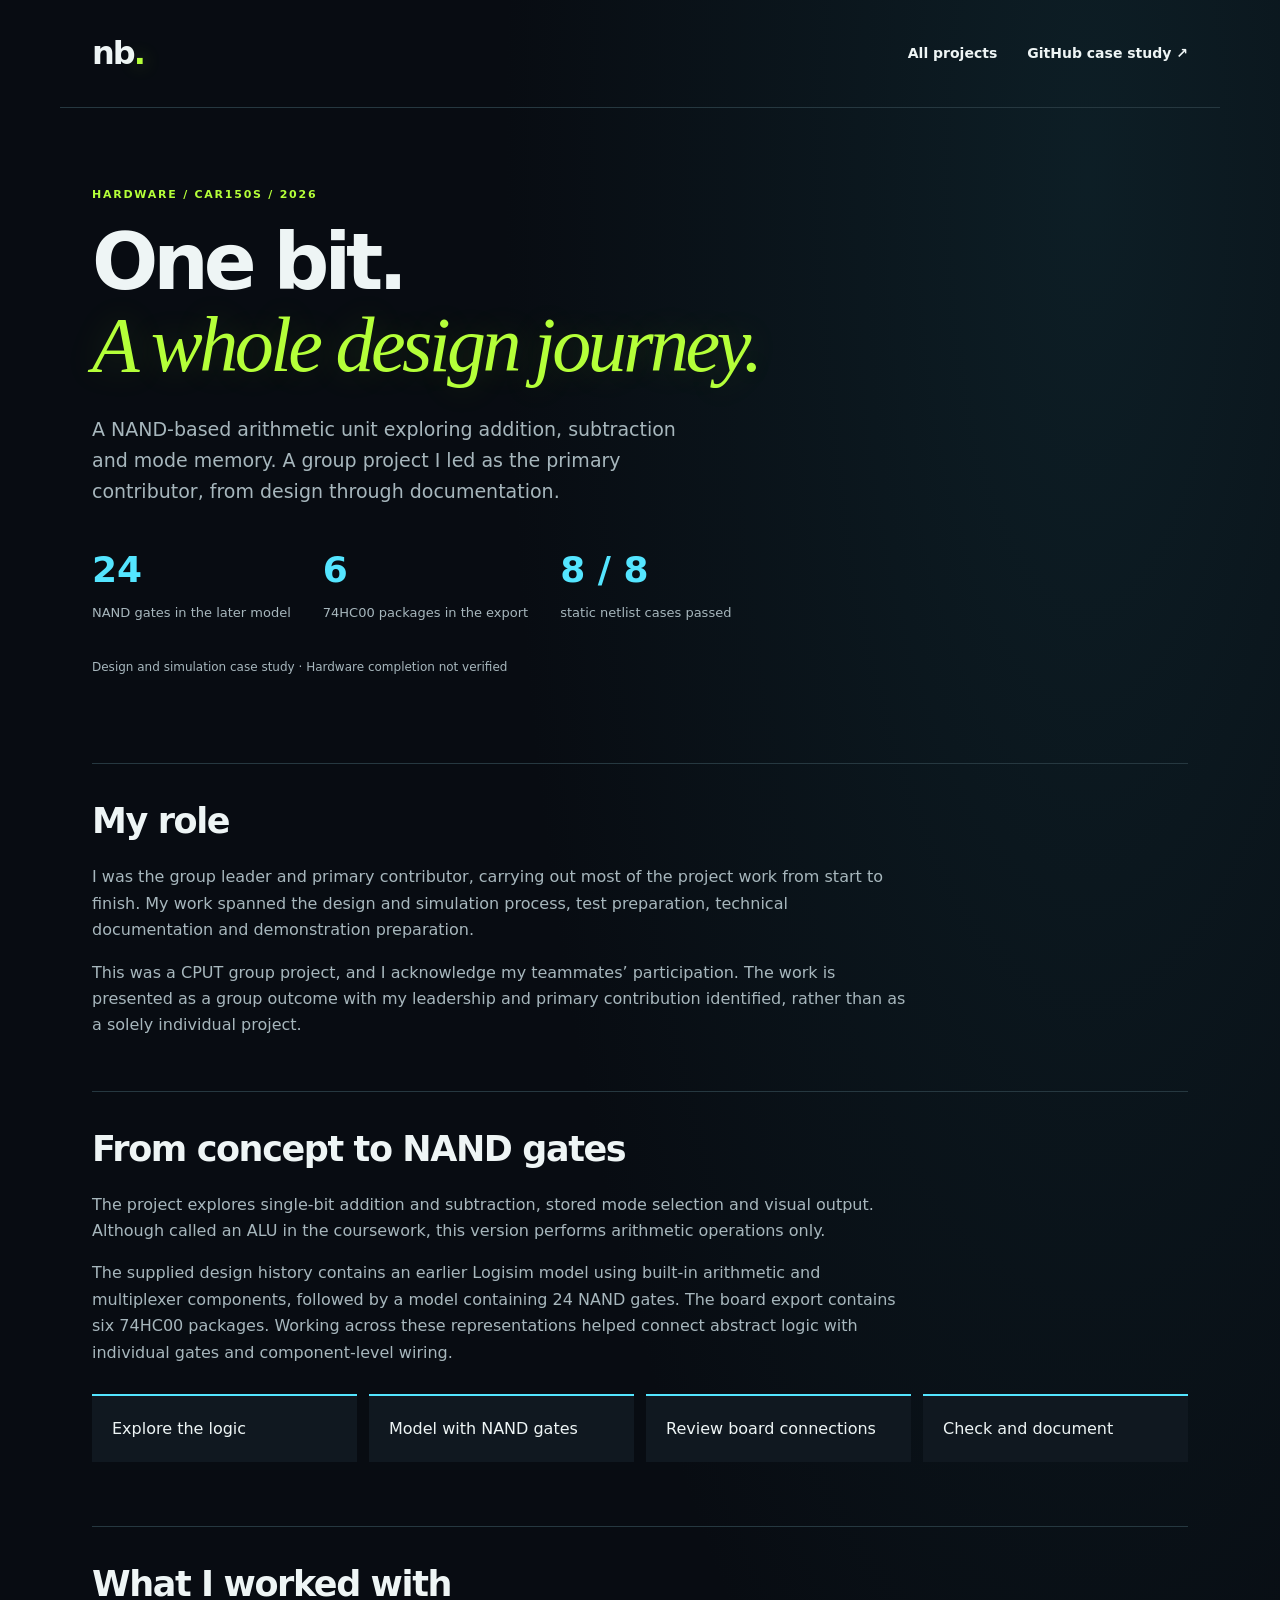
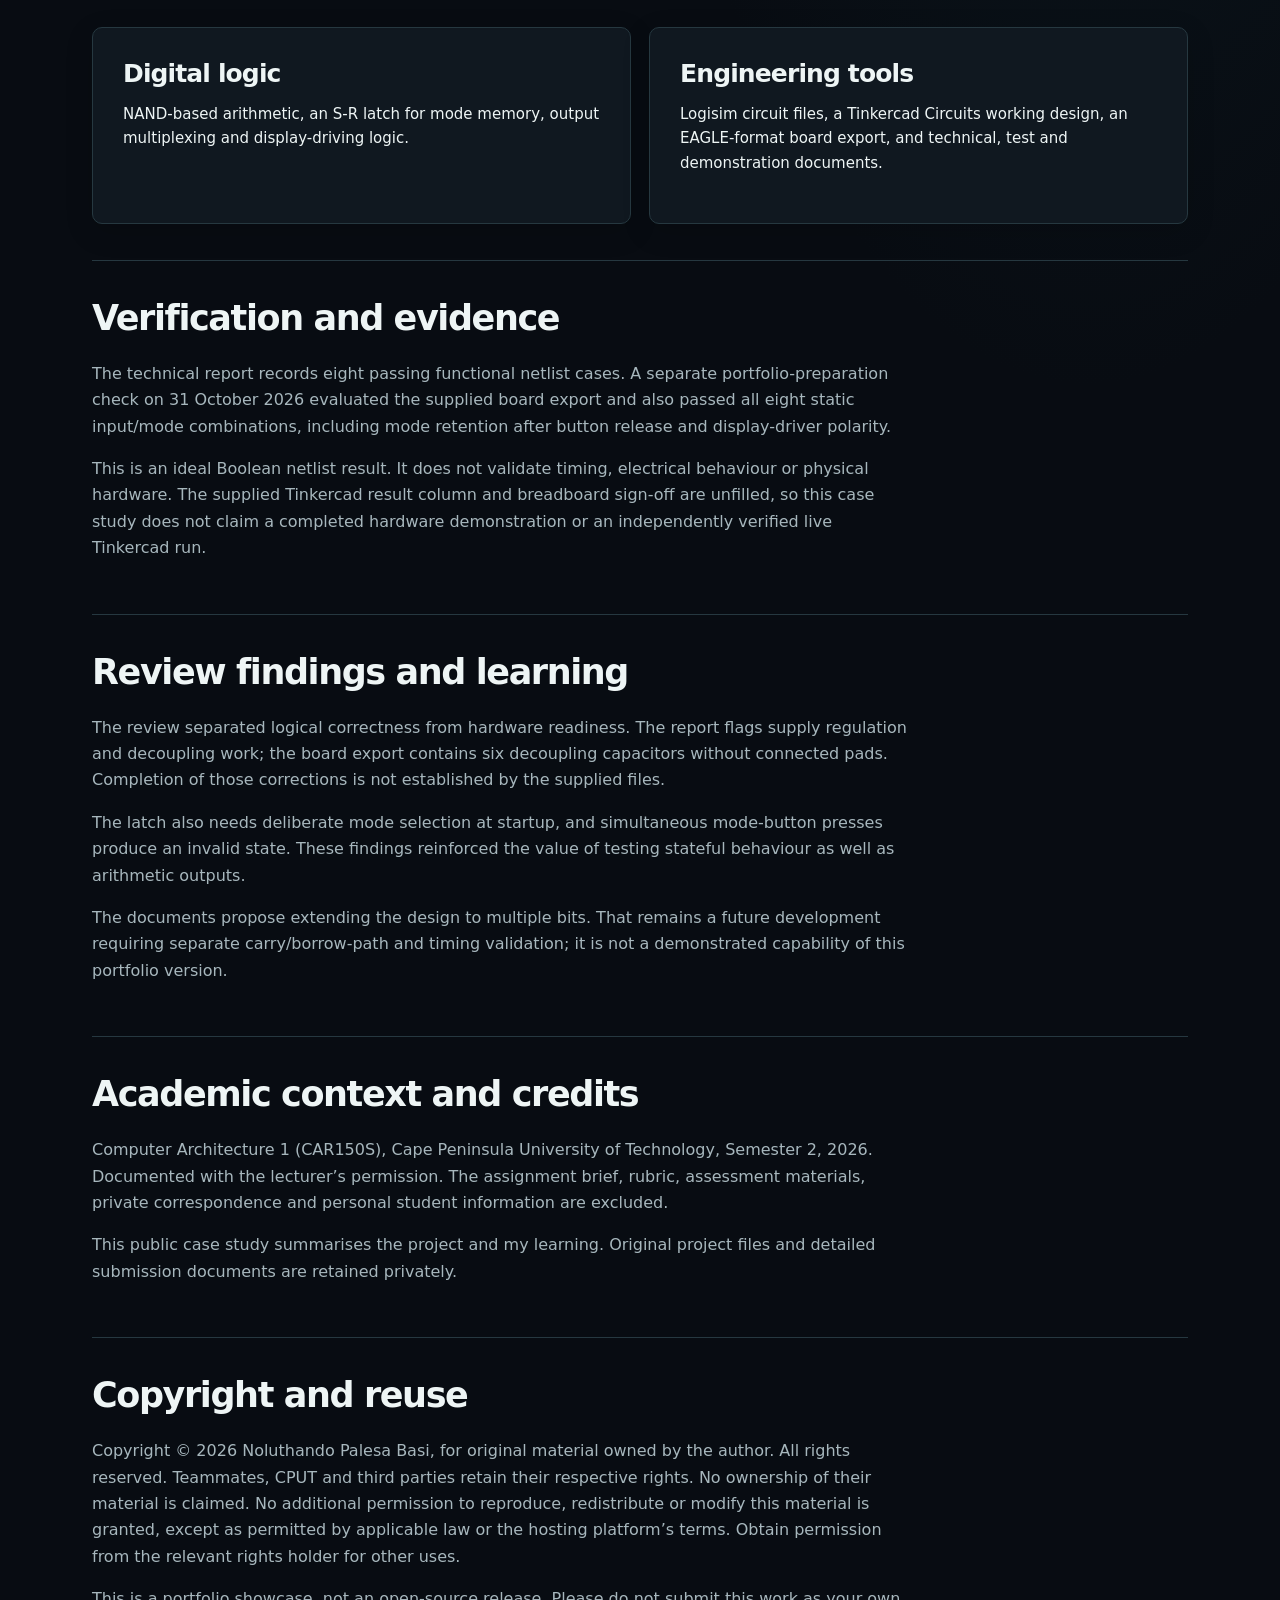
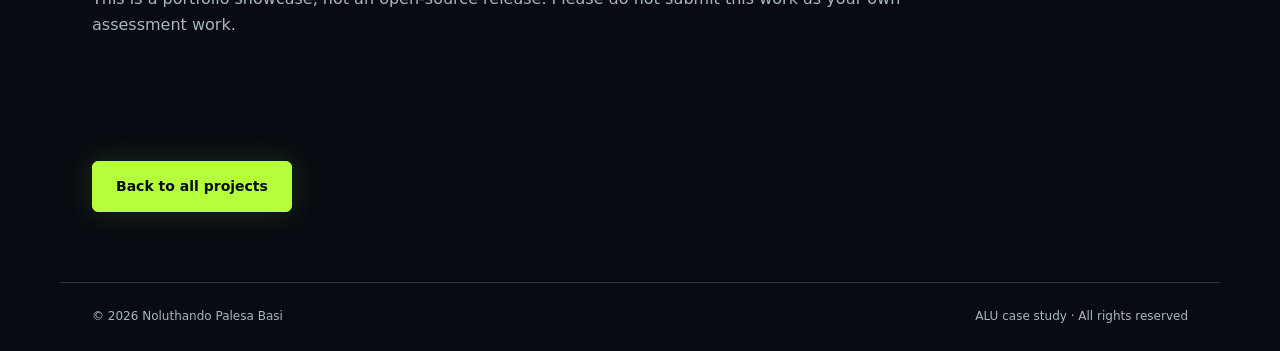
==== alu.html @ a2c277c3 "Add ALU coursework case study with attribution and reserved rights" ====
<!doctype html>
<html lang="en"><head><meta charset="utf-8"><meta name="viewport" content="width=device-width, initial-scale=1">
<title>1-bit NAND ALU | Noluthando Basi</title><meta name="description" content="A CAR150S group project led by Noluthando Basi: NAND logic, simulation, netlist verification and engineering documentation.">
<link rel="stylesheet" href="styles.css?v=neon-1"><link rel="canonical" href="https://zulubarbie.github.io/alu.html">
<style>.case-section{padding:36px 0;border-top:1px solid var(--line)}.case-section>p{max-width:820px;color:var(--muted)}.case-section h2{margin-bottom:22px}.stats{display:flex;flex-wrap:wrap;gap:32px;margin:32px 0}.stats strong{display:block;font-size:36px;color:var(--cyan)}.stats span{color:var(--muted);font-size:13px}.flow{display:grid;grid-template-columns:repeat(4,1fr);gap:12px;margin:28px 0}.flow span{padding:20px;border-top:2px solid var(--cyan);background:#101820}.intro{max-width:950px}.intro h1{font-size:clamp(42px,7vw,78px)}nav{flex-wrap:wrap}.masthead{gap:20px}@media(max-width:640px){.flow{grid-template-columns:1fr 1fr}nav{font-size:12px;gap:12px}.stats{gap:22px}}</style></head>
<body><a class="skip-link" href="#case-study">Skip to case study</a><header class="wrap masthead"><a class="wordmark" href="./" aria-label="Noluthando Basi, home">nb<span>.</span></a><nav aria-label="Main navigation"><a href="./#projects">All projects</a><a href="https://github.com/ZuluBarbie/zulubarbie.github.io/blob/main/projects/alu/README.md">GitHub case study ↗</a></nav></header>
<main class="wrap" id="case-study"><section class="intro"><p class="eyebrow">HARDWARE / CAR150S / 2026</p><h1>One bit.<br><em>A whole design journey.</em></h1><p class="lead">A NAND-based arithmetic unit exploring addition, subtraction and mode memory. A group project I led as the primary contributor, from design through documentation.</p><div class="stats"><div><strong>24</strong><span>NAND gates in the later model</span></div><div><strong>6</strong><span>74HC00 packages in the export</span></div><div><strong>8 / 8</strong><span>static netlist cases passed</span></div></div><p class="intro-note">Design and simulation case study · Hardware completion not verified</p></section><section class="case-section"><h2>My role</h2><p>I was the group leader and primary contributor, carrying out most of the project work from start to finish. My work spanned the design and simulation process, test preparation, technical documentation and demonstration preparation.</p><p>This was a CPUT group project, and I acknowledge my teammates’ participation. The work is presented as a group outcome with my leadership and primary contribution identified, rather than as a solely individual project.</p></section>
<section class="case-section"><h2>From concept to NAND gates</h2><p>The project explores single-bit addition and subtraction, stored mode selection and visual output. Although called an ALU in the coursework, this version performs arithmetic operations only.</p><p>The supplied design history contains an earlier Logisim model using built-in arithmetic and multiplexer components, followed by a model containing 24 NAND gates. The board export contains six 74HC00 packages. Working across these representations helped connect abstract logic with individual gates and component-level wiring.</p><div class="flow" aria-label="Design process"><span>Explore the logic</span><span>Model with NAND gates</span><span>Review board connections</span><span>Check and document</span></div></section>
<section class="case-section"><h2>What I worked with</h2><div class="project-grid"><article class="card"><h3>Digital logic</h3><p>NAND-based arithmetic, an S-R latch for mode memory, output multiplexing and display-driving logic.</p></article><article class="card"><h3>Engineering tools</h3><p>Logisim circuit files, a Tinkercad Circuits working design, an EAGLE-format board export, and technical, test and demonstration documents.</p></article></div></section>
<section class="case-section"><h2>Verification and evidence</h2><p>The technical report records eight passing functional netlist cases. A separate portfolio-preparation check on 31 October 2026 evaluated the supplied board export and also passed all eight static input/mode combinations, including mode retention after button release and display-driver polarity.</p><p>This is an ideal Boolean netlist result. It does not validate timing, electrical behaviour or physical hardware. The supplied Tinkercad result column and breadboard sign-off are unfilled, so this case study does not claim a completed hardware demonstration or an independently verified live Tinkercad run.</p></section>
<section class="case-section"><h2>Review findings and learning</h2><p>The review separated logical correctness from hardware readiness. The report flags supply regulation and decoupling work; the board export contains six decoupling capacitors without connected pads. Completion of those corrections is not established by the supplied files.</p><p>The latch also needs deliberate mode selection at startup, and simultaneous mode-button presses produce an invalid state. These findings reinforced the value of testing stateful behaviour as well as arithmetic outputs.</p><p>The documents propose extending the design to multiple bits. That remains a future development requiring separate carry/borrow-path and timing validation; it is not a demonstrated capability of this portfolio version.</p></section>
<section class="case-section"><h2>Academic context and credits</h2><p>Computer Architecture 1 (CAR150S), Cape Peninsula University of Technology, Semester 2, 2026. Documented with the lecturer’s permission. The assignment brief, rubric, assessment materials, private correspondence and personal student information are excluded.</p><p>This public case study summarises the project and my learning. Original project files and detailed submission documents are retained privately.</p></section>
<section class="case-section"><h2>Copyright and reuse</h2><p>Copyright © 2026 Noluthando Palesa Basi, for original material owned by the author. All rights reserved. Teammates, CPUT and third parties retain their respective rights. No ownership of their material is claimed. No additional permission to reproduce, redistribute or modify this material is granted, except as permitted by applicable law or the hosting platform’s terms. Obtain permission from the relevant rights holder for other uses.</p><p>This is a portfolio showcase, not an open-source release. Please do not submit this work as your own assessment work.</p></section><section class="contact"><a class="button" href="./#projects">Back to all projects</a></section></main><footer class="wrap"><span>© 2026 Noluthando Palesa Basi</span><span>ALU case study · All rights reserved</span></footer></body></html>
---- styles.css ----
:root{color-scheme:dark;--ink:#eef5f5;--muted:#a7b7bd;--paper:#080c12;--line:#263840;--accent:#b4ff39;--cyan:#54e5ff}
*{box-sizing:border-box}
html{scroll-behavior:smooth;scroll-padding-top:2rem}
body{margin:0;background:var(--paper);color:var(--ink);font-family:system-ui,-apple-system,BlinkMacSystemFont,"Segoe UI",sans-serif;line-height:1.65}
a{color:inherit;text-underline-offset:.25em}a:hover{text-decoration-thickness:2px}a:focus-visible{outline:3px solid #927022;outline-offset:5px;border-radius:2px}
.wrap{max-width:1160px;margin:auto;padding-inline:32px}
.masthead{display:flex;justify-content:space-between;align-items:center;padding-block:27px;border-bottom:1px solid var(--line)}
.wordmark{font-size:32px;font-weight:800;letter-spacing:-2px;text-decoration:none}.wordmark span{color:#648947}
nav{display:flex;gap:30px;font-size:14px;font-weight:650}nav a{text-decoration:none}
.skip-link{position:absolute;left:16px;top:-100px;padding:12px;background:white;z-index:2}.skip-link:focus{top:12px}
.intro{padding-block:78px 74px;max-width:810px}.eyebrow{font-size:11px;font-weight:750;letter-spacing:.16em;margin:0 0 18px}
h1{font-size:clamp(42px,7.5vw,88px);letter-spacing:-.065em;line-height:1.05;font-weight:650;margin:0 0 28px}h1 em{font-family:Georgia,serif;font-weight:400;letter-spacing:-.045em}
.lead{font-size:19px;max-width:610px;color:var(--muted);margin-bottom:29px}
.button{display:inline-flex;align-items:center;gap:30px;padding:13px 23px;border-radius:6px;background:var(--ink);color:white;font-size:14px;font-weight:650;text-decoration:none}.button:hover{background:#28564c}
.intro-note{font-size:12px;color:var(--muted);margin-top:22px}
.section-heading{display:flex;align-items:end;justify-content:space-between;gap:24px;border-top:1px solid var(--line);padding-top:35px;margin-bottom:26px}
h2{font-size:clamp(26px,3vw,35px);line-height:1.2;letter-spacing:-.04em;font-weight:600;margin:0}.section-heading .eyebrow{margin-bottom:12px}.section-heading>p{font-size:13px;color:var(--muted);margin:0}
.project-grid{display:grid;grid-template-columns:repeat(2,minmax(0,1fr));gap:18px}
.card{padding:30px;border:1px solid var(--line);border-radius:10px;background:#fffef8;display:flex;flex-direction:column;align-items:start}.card.featured{grid-column:1/-1;background:var(--ink);color:#f8f9ef}
.card-top{display:flex;align-items:center;justify-content:space-between;gap:20px;width:100%;margin-bottom:35px}.number{font-family:Georgia,serif;font-size:25px;color:var(--muted)}
.tag{font-size:10px;letter-spacing:.1em;font-weight:650;padding:5px 10px;border:1px solid var(--line);border-radius:30px}.featured .number,.featured .detail{color:#c0d4ca}.featured .tag{border-color:#4c7165;color:#cfe6ba}
.card h3{font-size:25px;font-weight:600;line-height:1.25;letter-spacing:-.035em;margin:0 0 12px}.card p{margin:0 0 17px;max-width:740px;font-size:15px}
.card .subtitle{font-size:12px;letter-spacing:.02em;margin-top:-6px;color:var(--muted)}.featured .subtitle{color:#c0d4ca}
.card .detail{font-size:12px;color:var(--muted);margin-bottom:24px}.featured .detail{color:#c0d4ca}
.card>a{font-weight:700;font-size:13px;margin-top:auto;display:flex;gap:20px;align-items:center}.featured>a{color:var(--accent)}
.contact{padding-block:70px}.contact-links{display:flex;gap:30px;margin-top:25px;font-weight:650;font-size:14px}
footer{display:flex;justify-content:space-between;gap:20px;border-top:1px solid var(--line);padding-block:24px;color:var(--muted);font-size:12px}
@media(max-width:640px){.wrap{padding-inline:22px}.masthead{padding-block:20px}.intro{padding-block:52px}.lead{font-size:17px}.section-heading{display:block}.section-heading>p{margin-top:18px}.project-grid{grid-template-columns:1fr}.card{padding:25px}.card.featured{grid-column:auto}.card-top{margin-bottom:26px}footer{flex-direction:column;gap:4px}.contact{padding-block:48px}}
@media(prefers-reduced-motion:reduce){html{scroll-behavior:auto}}
/* Neon accents on a dark canvas; body text stays neutral for readability. */
body{background:radial-gradient(ellipse at 85% 5%,#12303980,transparent 38%),var(--paper)}
::selection{background:var(--accent);color:#080c12}
a:focus-visible{outline-color:var(--cyan)}
.wordmark span,.eyebrow{color:var(--accent)}
.wordmark span{text-shadow:0 0 18px #b4ff3970}
nav a:hover,.contact-links a:hover{color:var(--accent)}
h1 em{color:var(--accent);text-shadow:0 0 36px #b4ff3926}
.button{background:var(--accent);color:#080c12;border:1px solid var(--accent);box-shadow:0 0 28px #b4ff3924}
.button:hover{background:#caff72;box-shadow:0 0 35px #b4ff3940}
.skip-link{background:var(--accent);color:#080c12}
.card{background:#101820;border-color:var(--line);box-shadow:0 8px 28px #00000026}
.card:hover{border-color:#518b92}
.card.featured{background:linear-gradient(120deg,#10272c,#101820 75%);color:var(--ink);border-color:#398491;box-shadow:inset 3px 0 var(--cyan),0 0 32px #54e5ff0d}
.number,.featured .number{color:var(--cyan)}
.tag,.featured .tag{border-color:#36565e;color:var(--cyan);background:#54e5ff08}
.card .subtitle,.featured .subtitle,.card .detail,.featured .detail{color:var(--muted)}
.card>a,.featured>a,.contact-links a{color:var(--cyan)}
.card>a:hover{color:var(--accent)}
footer{color:var(--muted)}
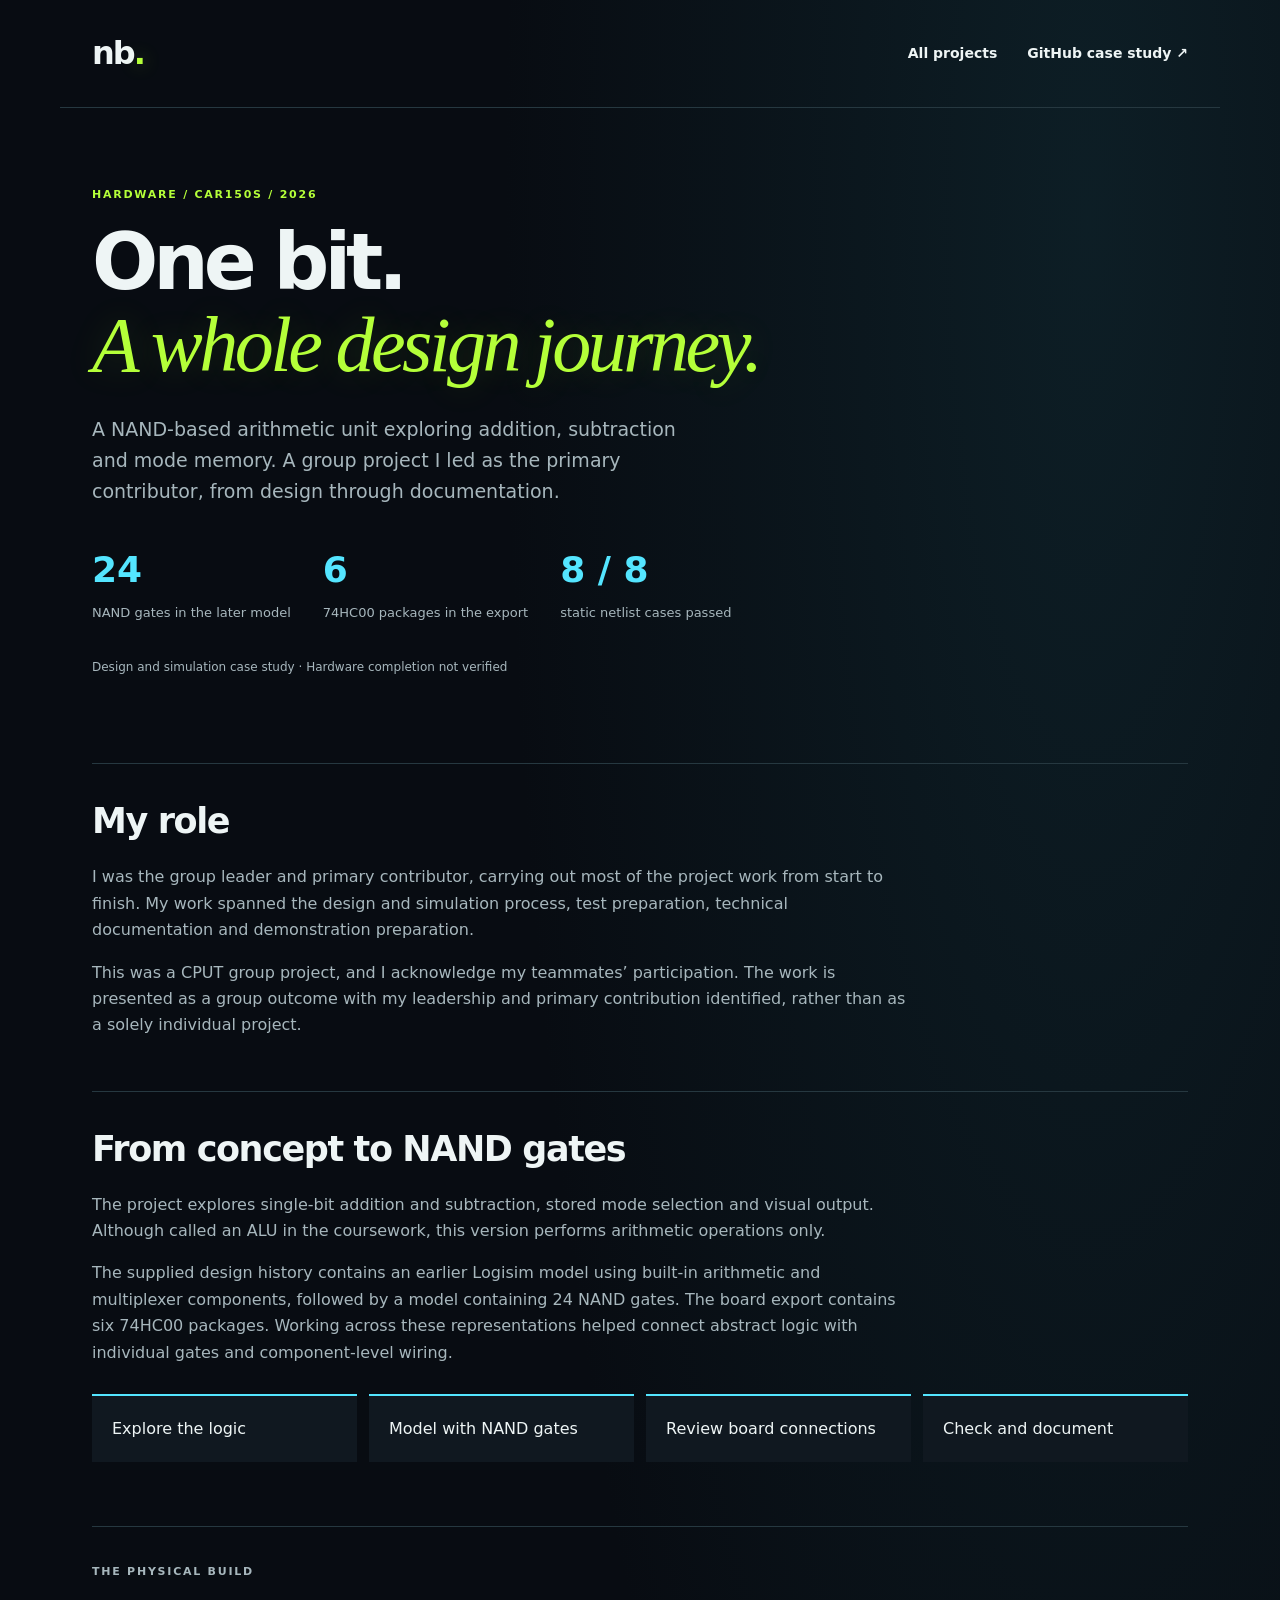
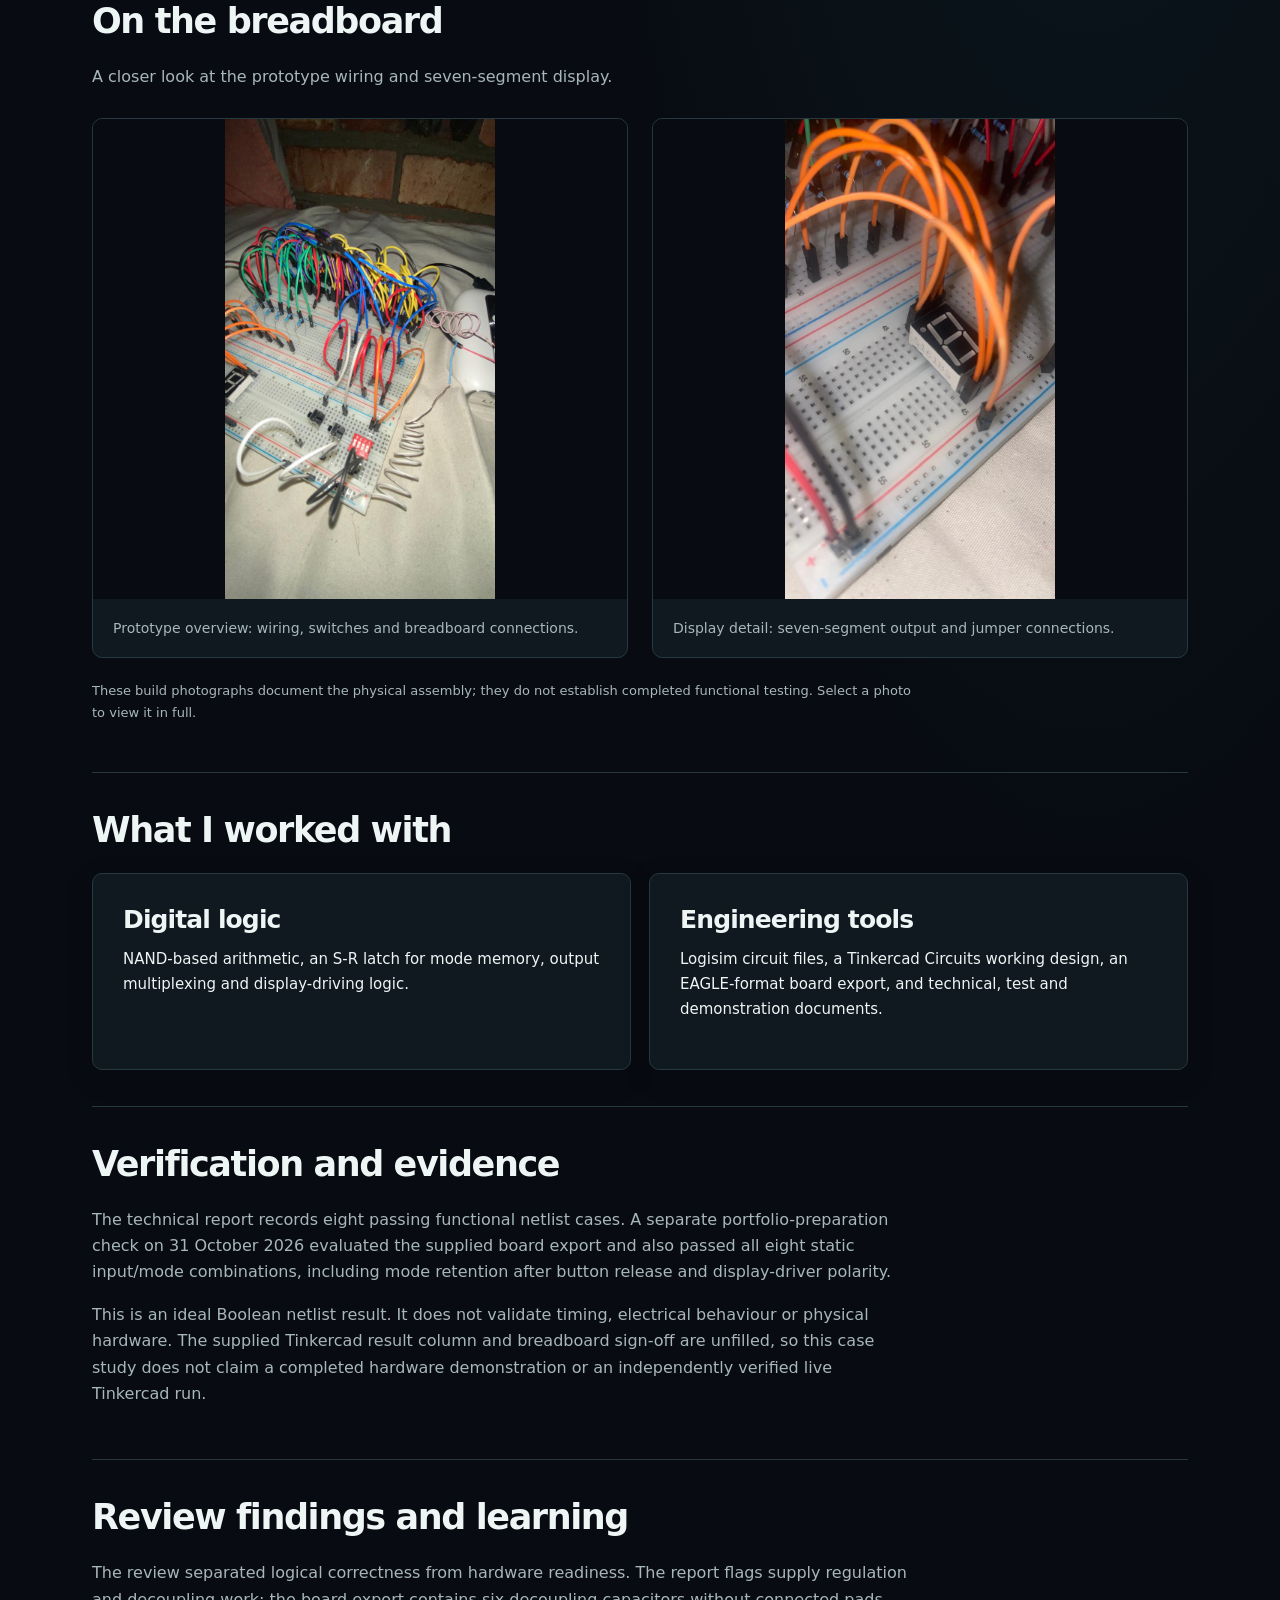
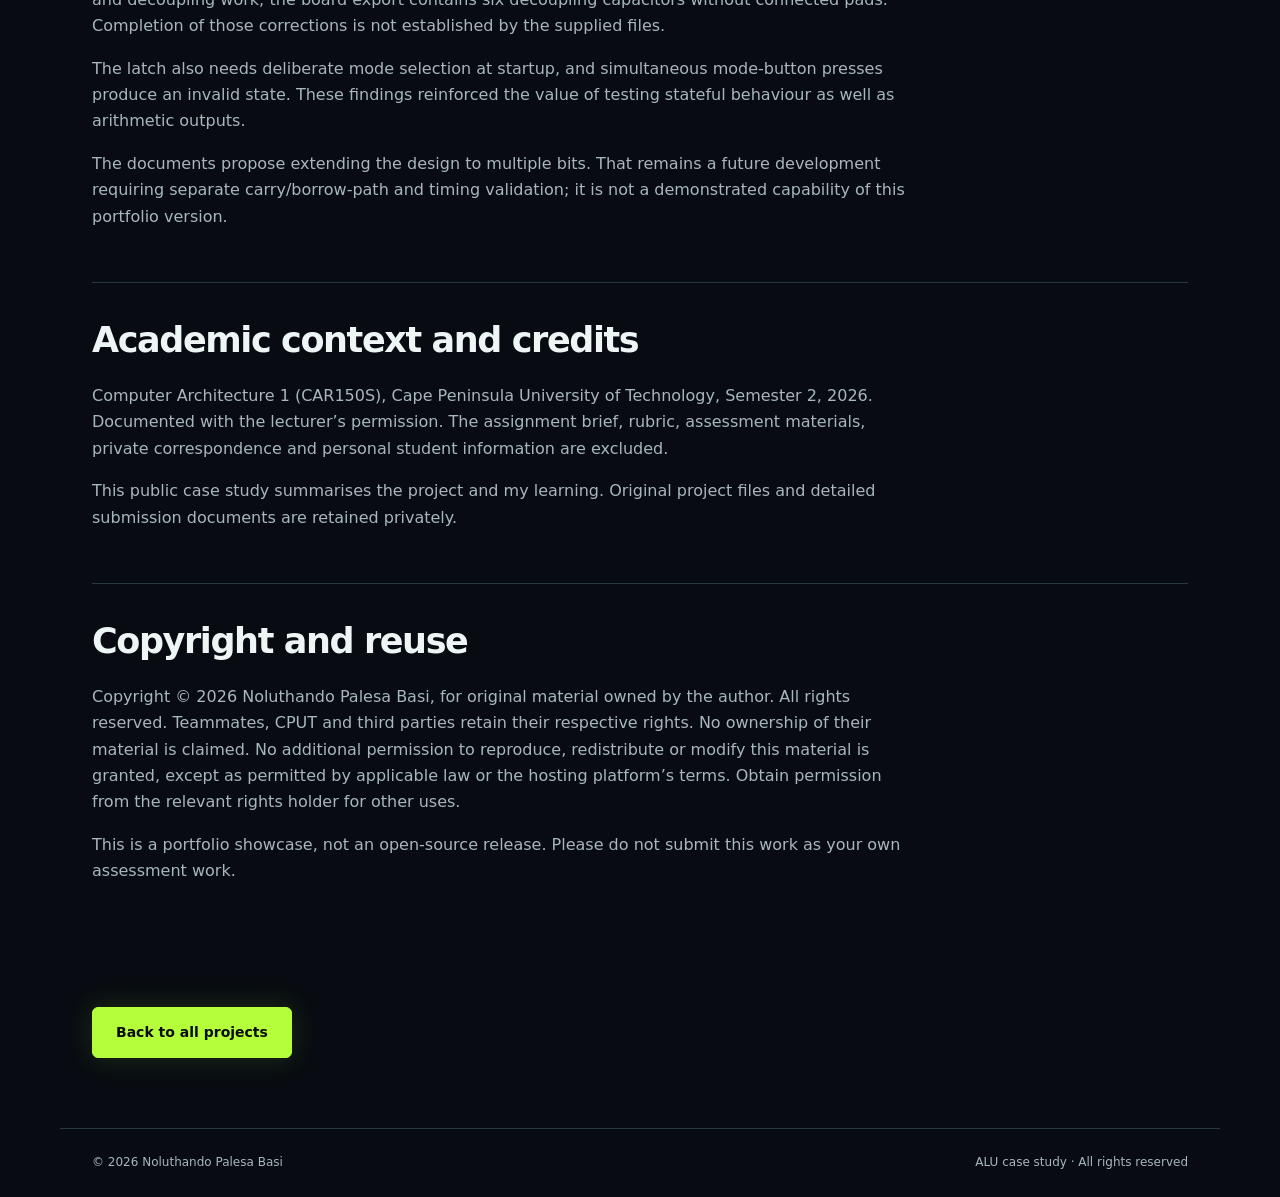
==== commit c90321c2: "Add ALU prototype photo gallery and portfolio preview" ====
--- a/alu.html
+++ b/alu.html
@@ -1,12 +1,13 @@
 <!doctype html>
 <html lang="en"><head><meta charset="utf-8"><meta name="viewport" content="width=device-width, initial-scale=1">
 <title>1-bit NAND ALU | Noluthando Basi</title><meta name="description" content="A CAR150S group project led by Noluthando Basi: NAND logic, simulation, netlist verification and engineering documentation.">
-<link rel="stylesheet" href="styles.css?v=neon-1"><link rel="canonical" href="https://zulubarbie.github.io/alu.html">
-<style>.case-section{padding:36px 0;border-top:1px solid var(--line)}.case-section>p{max-width:820px;color:var(--muted)}.case-section h2{margin-bottom:22px}.stats{display:flex;flex-wrap:wrap;gap:32px;margin:32px 0}.stats strong{display:block;font-size:36px;color:var(--cyan)}.stats span{color:var(--muted);font-size:13px}.flow{display:grid;grid-template-columns:repeat(4,1fr);gap:12px;margin:28px 0}.flow span{padding:20px;border-top:2px solid var(--cyan);background:#101820}.intro{max-width:950px}.intro h1{font-size:clamp(42px,7vw,78px)}nav{flex-wrap:wrap}.masthead{gap:20px}@media(max-width:640px){.flow{grid-template-columns:1fr 1fr}nav{font-size:12px;gap:12px}.stats{gap:22px}}</style></head>
+<link rel="stylesheet" href="styles.css?v=photos-1"><link rel="canonical" href="https://zulubarbie.github.io/alu.html">
+<style>.case-section{padding:36px 0;border-top:1px solid var(--line)}.case-section>p{max-width:820px;color:var(--muted)}.case-section h2{margin-bottom:22px}.stats{display:flex;flex-wrap:wrap;gap:32px;margin:32px 0}.stats strong{display:block;font-size:36px;color:var(--cyan)}.stats span{color:var(--muted);font-size:13px}.flow{display:grid;grid-template-columns:repeat(4,1fr);gap:12px;margin:28px 0}.flow span{padding:20px;border-top:2px solid var(--cyan);background:#101820}.intro{max-width:950px}.intro h1{font-size:clamp(42px,7vw,78px)}nav{flex-wrap:wrap}.masthead{gap:20px}@media(max-width:640px){.flow{grid-template-columns:1fr 1fr}nav{font-size:12px;gap:12px}.stats{gap:22px}}</style><link rel="icon" type="image/svg+xml" href="/favicon.svg?v=sparkle-1">
+</head>
 <body><a class="skip-link" href="#case-study">Skip to case study</a><header class="wrap masthead"><a class="wordmark" href="./" aria-label="Noluthando Basi, home">nb<span>.</span></a><nav aria-label="Main navigation"><a href="./#projects">All projects</a><a href="https://github.com/ZuluBarbie/zulubarbie.github.io/blob/main/projects/alu/README.md">GitHub case study ↗</a></nav></header>
 <main class="wrap" id="case-study"><section class="intro"><p class="eyebrow">HARDWARE / CAR150S / 2026</p><h1>One bit.<br><em>A whole design journey.</em></h1><p class="lead">A NAND-based arithmetic unit exploring addition, subtraction and mode memory. A group project I led as the primary contributor, from design through documentation.</p><div class="stats"><div><strong>24</strong><span>NAND gates in the later model</span></div><div><strong>6</strong><span>74HC00 packages in the export</span></div><div><strong>8 / 8</strong><span>static netlist cases passed</span></div></div><p class="intro-note">Design and simulation case study · Hardware completion not verified</p></section><section class="case-section"><h2>My role</h2><p>I was the group leader and primary contributor, carrying out most of the project work from start to finish. My work spanned the design and simulation process, test preparation, technical documentation and demonstration preparation.</p><p>This was a CPUT group project, and I acknowledge my teammates’ participation. The work is presented as a group outcome with my leadership and primary contribution identified, rather than as a solely individual project.</p></section>
 <section class="case-section"><h2>From concept to NAND gates</h2><p>The project explores single-bit addition and subtraction, stored mode selection and visual output. Although called an ALU in the coursework, this version performs arithmetic operations only.</p><p>The supplied design history contains an earlier Logisim model using built-in arithmetic and multiplexer components, followed by a model containing 24 NAND gates. The board export contains six 74HC00 packages. Working across these representations helped connect abstract logic with individual gates and component-level wiring.</p><div class="flow" aria-label="Design process"><span>Explore the logic</span><span>Model with NAND gates</span><span>Review board connections</span><span>Check and document</span></div></section>
-<section class="case-section"><h2>What I worked with</h2><div class="project-grid"><article class="card"><h3>Digital logic</h3><p>NAND-based arithmetic, an S-R latch for mode memory, output multiplexing and display-driving logic.</p></article><article class="card"><h3>Engineering tools</h3><p>Logisim circuit files, a Tinkercad Circuits working design, an EAGLE-format board export, and technical, test and demonstration documents.</p></article></div></section>
+<section class="case-section" id="build-photos"><p class="eyebrow">THE PHYSICAL BUILD</p><h2>On the breadboard</h2><p>A closer look at the prototype wiring and seven-segment display.</p><div class="build-gallery"><figure><a href="images/alu-overview.jpg"><img src="images/alu-overview.jpg" alt="Breadboard prototype with multicoloured jumper wires, push buttons and a DIP switch" loading="lazy"></a><figcaption>Prototype overview: wiring, switches and breadboard connections.</figcaption></figure><figure><a href="images/alu-display.jpg"><img src="images/alu-display.jpg" alt="Close-up of a seven-segment display connected to the breadboard with orange jumper wires" loading="lazy"></a><figcaption>Display detail: seven-segment output and jumper connections.</figcaption></figure></div><p class="photo-note">These build photographs document the physical assembly; they do not establish completed functional testing. Select a photo to view it in full.</p></section><section class="case-section"><h2>What I worked with</h2><div class="project-grid"><article class="card"><h3>Digital logic</h3><p>NAND-based arithmetic, an S-R latch for mode memory, output multiplexing and display-driving logic.</p></article><article class="card"><h3>Engineering tools</h3><p>Logisim circuit files, a Tinkercad Circuits working design, an EAGLE-format board export, and technical, test and demonstration documents.</p></article></div></section>
 <section class="case-section"><h2>Verification and evidence</h2><p>The technical report records eight passing functional netlist cases. A separate portfolio-preparation check on 31 October 2026 evaluated the supplied board export and also passed all eight static input/mode combinations, including mode retention after button release and display-driver polarity.</p><p>This is an ideal Boolean netlist result. It does not validate timing, electrical behaviour or physical hardware. The supplied Tinkercad result column and breadboard sign-off are unfilled, so this case study does not claim a completed hardware demonstration or an independently verified live Tinkercad run.</p></section>
 <section class="case-section"><h2>Review findings and learning</h2><p>The review separated logical correctness from hardware readiness. The report flags supply regulation and decoupling work; the board export contains six decoupling capacitors without connected pads. Completion of those corrections is not established by the supplied files.</p><p>The latch also needs deliberate mode selection at startup, and simultaneous mode-button presses produce an invalid state. These findings reinforced the value of testing stateful behaviour as well as arithmetic outputs.</p><p>The documents propose extending the design to multiple bits. That remains a future development requiring separate carry/borrow-path and timing validation; it is not a demonstrated capability of this portfolio version.</p></section>
 <section class="case-section"><h2>Academic context and credits</h2><p>Computer Architecture 1 (CAR150S), Cape Peninsula University of Technology, Semester 2, 2026. Documented with the lecturer’s permission. The assignment brief, rubric, assessment materials, private correspondence and personal student information are excluded.</p><p>This public case study summarises the project and my learning. Original project files and detailed submission documents are retained privately.</p></section>
--- a/styles.css
+++ b/styles.css
@@ -47,3 +47,12 @@
 .card>a,.featured>a,.contact-links a{color:var(--cyan)}
 .card>a:hover{color:var(--accent)}
 footer{color:var(--muted)}
+
+/* Project photographs */
+.project-photo{display:block;width:100%;height:260px;object-fit:cover;object-position:center 55%;border-radius:6px;margin:0 0 24px}
+.build-gallery{display:grid;grid-template-columns:repeat(2,minmax(0,1fr));gap:24px;margin-top:28px}
+.build-gallery figure{margin:0;min-width:0;background:#101820;border:1px solid var(--line);border-radius:10px;overflow:hidden}
+.build-gallery a{display:block}.build-gallery img{display:block;width:100%;height:480px;object-fit:contain;background:#080c12}
+.build-gallery figcaption{padding:18px 20px;color:var(--muted);font-size:14px;line-height:1.6}
+.photo-note{font-size:13px;margin-top:22px}
+@media(max-width:640px){.build-gallery{grid-template-columns:1fr}.build-gallery img{height:auto;max-height:560px;object-fit:contain}.project-photo{height:230px}}
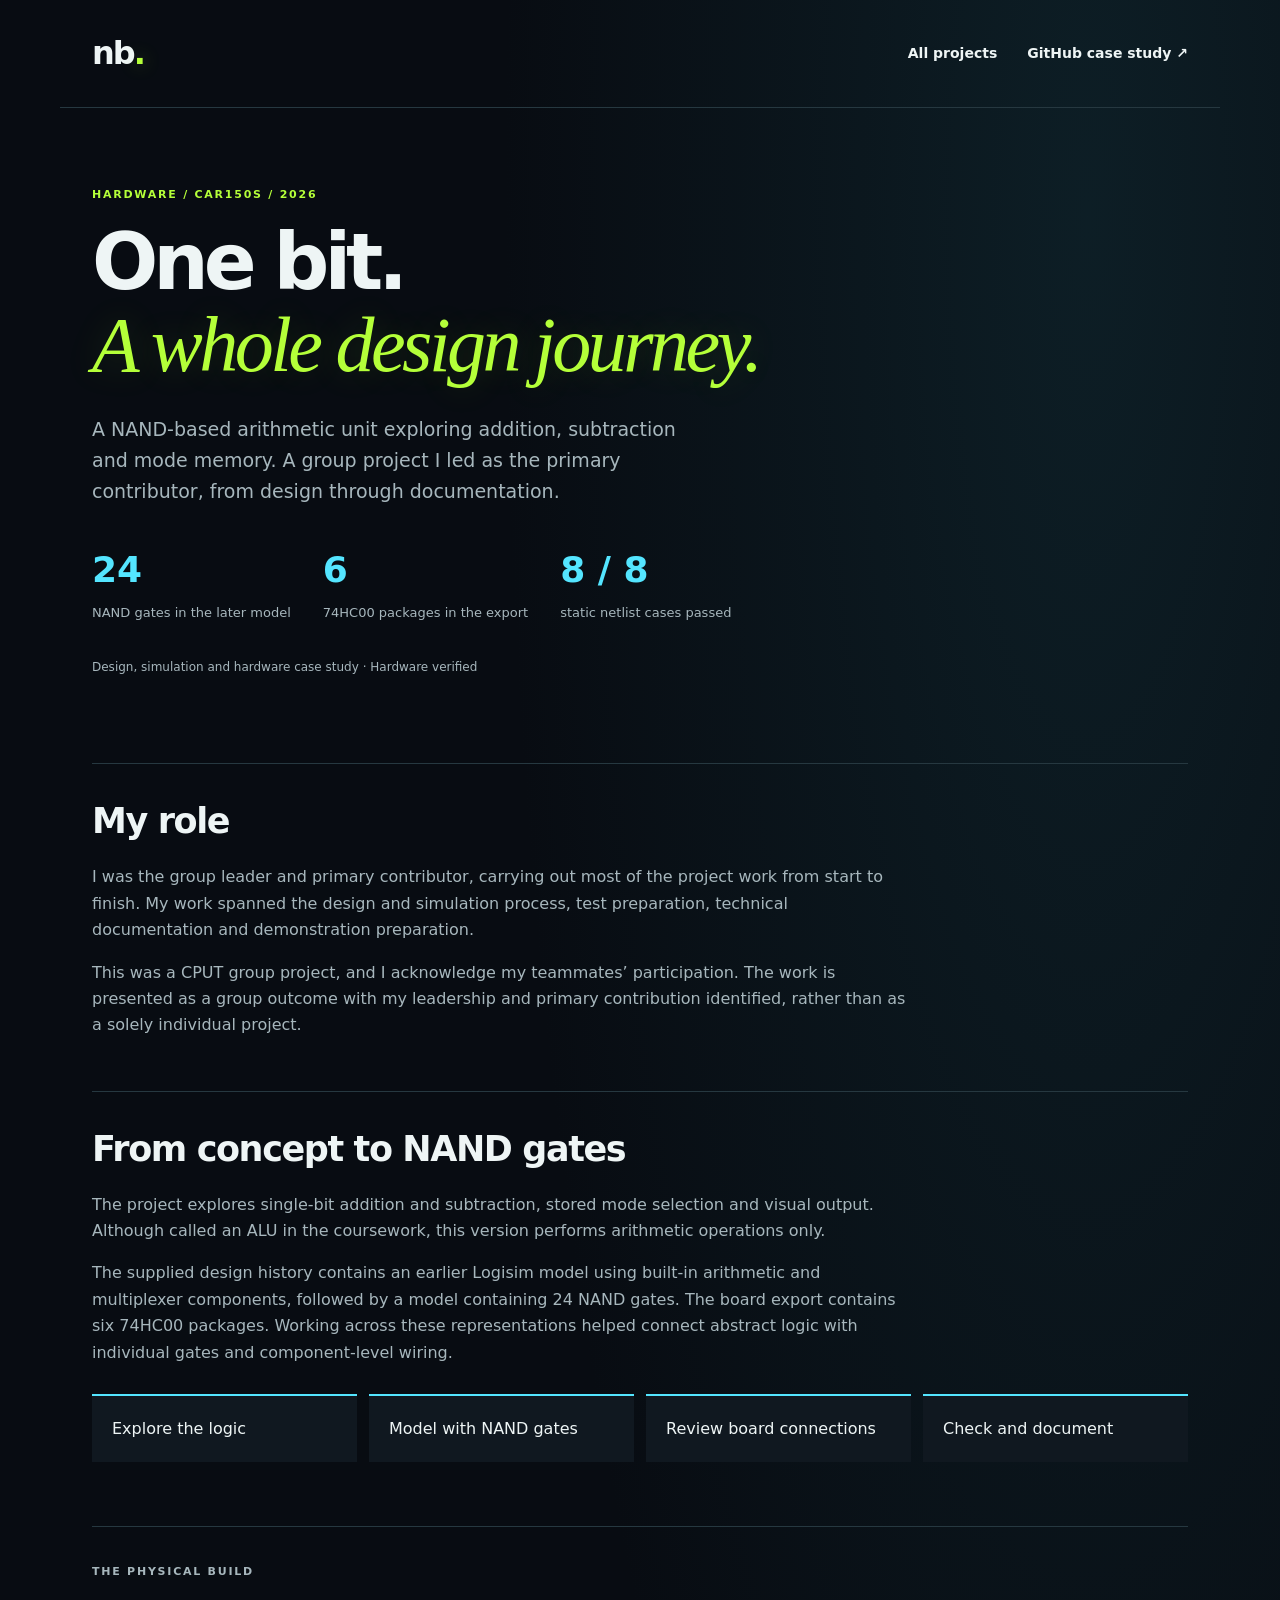
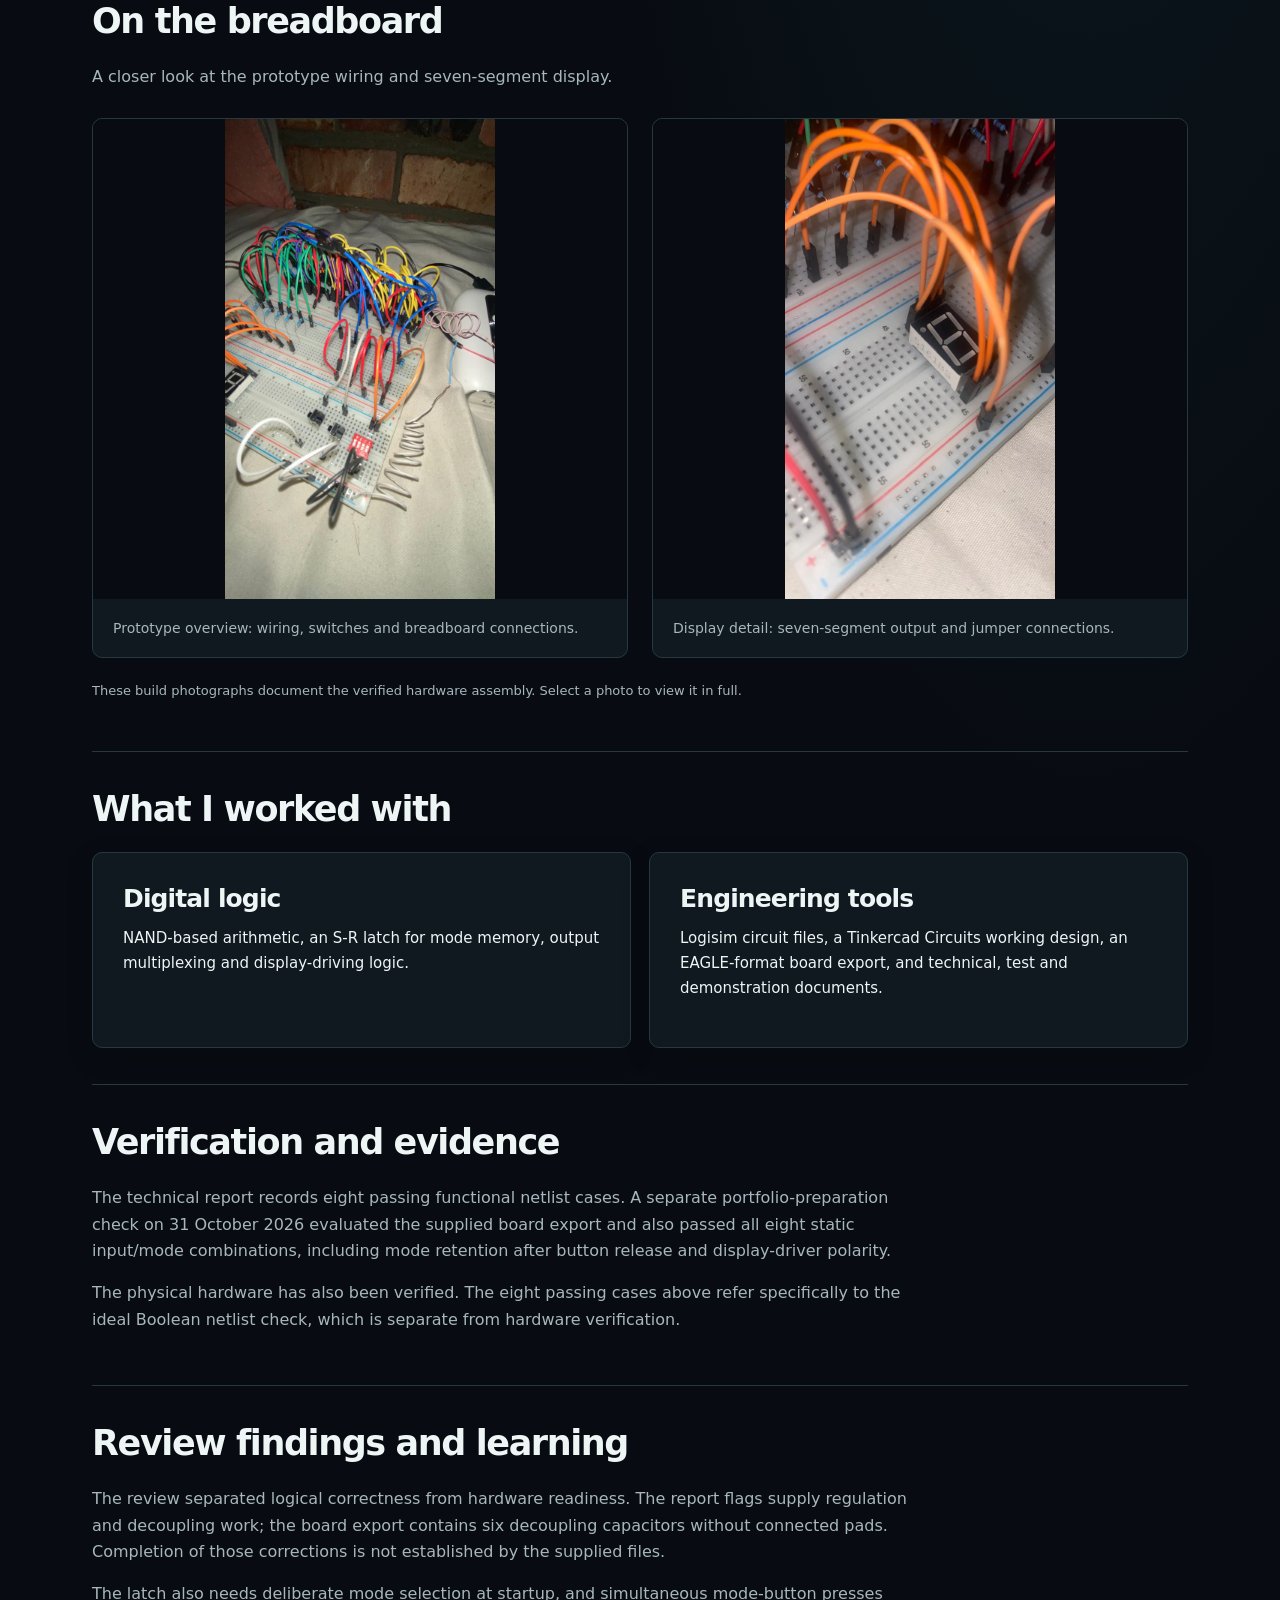
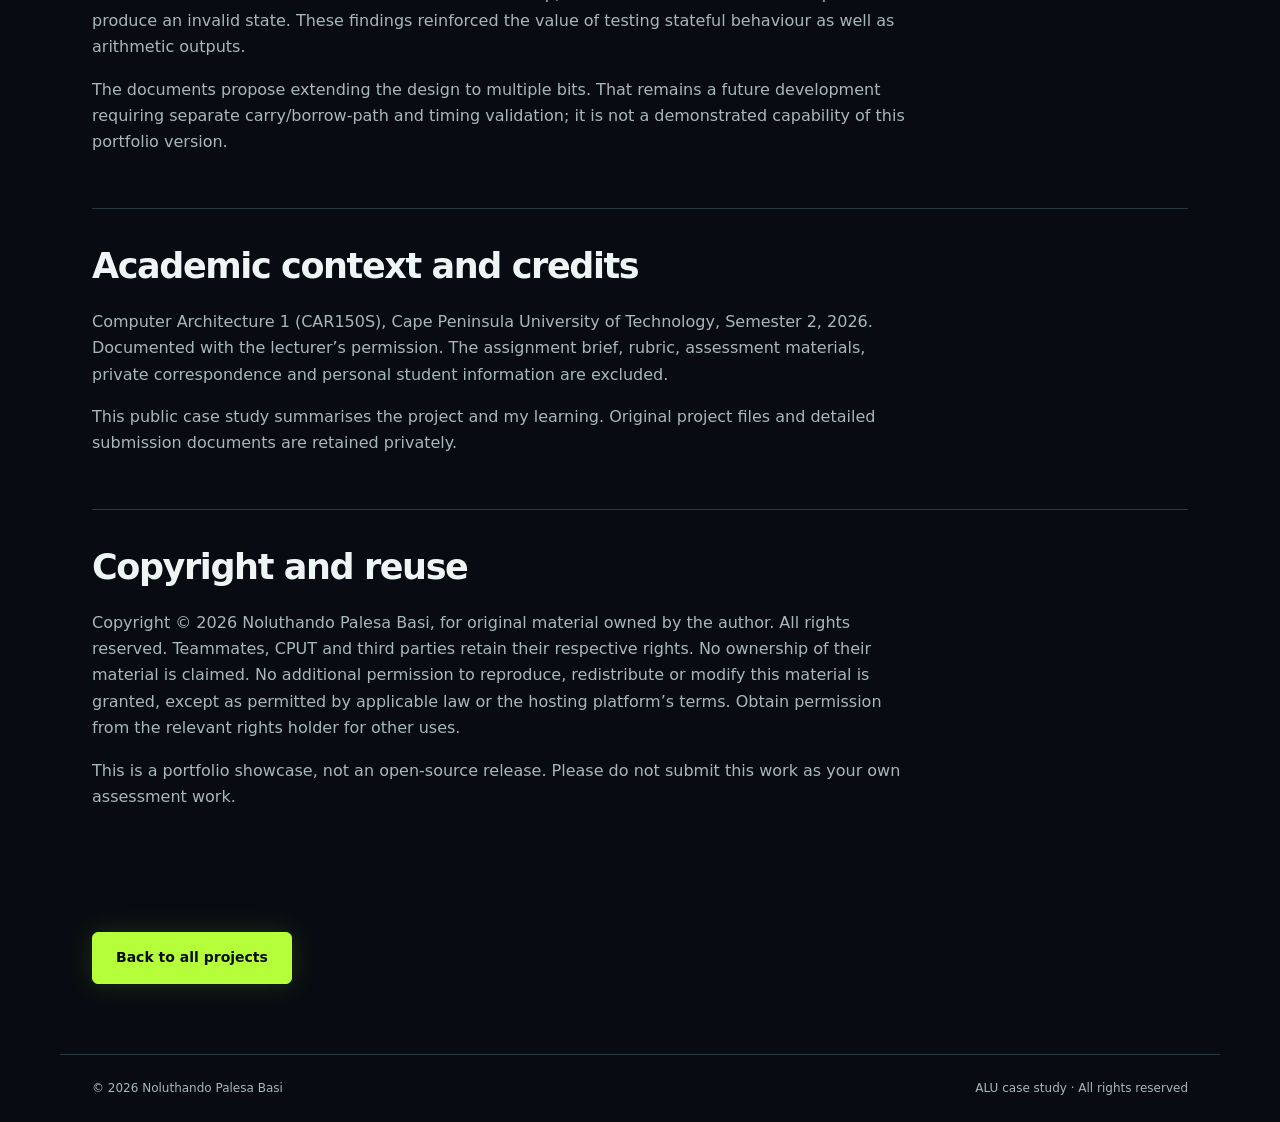
==== commit b1305ae9: "Update ALU case study to reflect verified hardware" ====
--- a/alu.html
+++ b/alu.html
@@ -5,10 +5,10 @@
 <style>.case-section{padding:36px 0;border-top:1px solid var(--line)}.case-section>p{max-width:820px;color:var(--muted)}.case-section h2{margin-bottom:22px}.stats{display:flex;flex-wrap:wrap;gap:32px;margin:32px 0}.stats strong{display:block;font-size:36px;color:var(--cyan)}.stats span{color:var(--muted);font-size:13px}.flow{display:grid;grid-template-columns:repeat(4,1fr);gap:12px;margin:28px 0}.flow span{padding:20px;border-top:2px solid var(--cyan);background:#101820}.intro{max-width:950px}.intro h1{font-size:clamp(42px,7vw,78px)}nav{flex-wrap:wrap}.masthead{gap:20px}@media(max-width:640px){.flow{grid-template-columns:1fr 1fr}nav{font-size:12px;gap:12px}.stats{gap:22px}}</style><link rel="icon" type="image/svg+xml" href="/favicon.svg?v=sparkle-1">
 </head>
 <body><a class="skip-link" href="#case-study">Skip to case study</a><header class="wrap masthead"><a class="wordmark" href="./" aria-label="Noluthando Basi, home">nb<span>.</span></a><nav aria-label="Main navigation"><a href="./#projects">All projects</a><a href="https://github.com/ZuluBarbie/zulubarbie.github.io/blob/main/projects/alu/README.md">GitHub case study ↗</a></nav></header>
-<main class="wrap" id="case-study"><section class="intro"><p class="eyebrow">HARDWARE / CAR150S / 2026</p><h1>One bit.<br><em>A whole design journey.</em></h1><p class="lead">A NAND-based arithmetic unit exploring addition, subtraction and mode memory. A group project I led as the primary contributor, from design through documentation.</p><div class="stats"><div><strong>24</strong><span>NAND gates in the later model</span></div><div><strong>6</strong><span>74HC00 packages in the export</span></div><div><strong>8 / 8</strong><span>static netlist cases passed</span></div></div><p class="intro-note">Design and simulation case study · Hardware completion not verified</p></section><section class="case-section"><h2>My role</h2><p>I was the group leader and primary contributor, carrying out most of the project work from start to finish. My work spanned the design and simulation process, test preparation, technical documentation and demonstration preparation.</p><p>This was a CPUT group project, and I acknowledge my teammates’ participation. The work is presented as a group outcome with my leadership and primary contribution identified, rather than as a solely individual project.</p></section>
+<main class="wrap" id="case-study"><section class="intro"><p class="eyebrow">HARDWARE / CAR150S / 2026</p><h1>One bit.<br><em>A whole design journey.</em></h1><p class="lead">A NAND-based arithmetic unit exploring addition, subtraction and mode memory. A group project I led as the primary contributor, from design through documentation.</p><div class="stats"><div><strong>24</strong><span>NAND gates in the later model</span></div><div><strong>6</strong><span>74HC00 packages in the export</span></div><div><strong>8 / 8</strong><span>static netlist cases passed</span></div></div><p class="intro-note">Design, simulation and hardware case study · Hardware verified</p></section><section class="case-section"><h2>My role</h2><p>I was the group leader and primary contributor, carrying out most of the project work from start to finish. My work spanned the design and simulation process, test preparation, technical documentation and demonstration preparation.</p><p>This was a CPUT group project, and I acknowledge my teammates’ participation. The work is presented as a group outcome with my leadership and primary contribution identified, rather than as a solely individual project.</p></section>
 <section class="case-section"><h2>From concept to NAND gates</h2><p>The project explores single-bit addition and subtraction, stored mode selection and visual output. Although called an ALU in the coursework, this version performs arithmetic operations only.</p><p>The supplied design history contains an earlier Logisim model using built-in arithmetic and multiplexer components, followed by a model containing 24 NAND gates. The board export contains six 74HC00 packages. Working across these representations helped connect abstract logic with individual gates and component-level wiring.</p><div class="flow" aria-label="Design process"><span>Explore the logic</span><span>Model with NAND gates</span><span>Review board connections</span><span>Check and document</span></div></section>
-<section class="case-section" id="build-photos"><p class="eyebrow">THE PHYSICAL BUILD</p><h2>On the breadboard</h2><p>A closer look at the prototype wiring and seven-segment display.</p><div class="build-gallery"><figure><a href="images/alu-overview.jpg"><img src="images/alu-overview.jpg" alt="Breadboard prototype with multicoloured jumper wires, push buttons and a DIP switch" loading="lazy"></a><figcaption>Prototype overview: wiring, switches and breadboard connections.</figcaption></figure><figure><a href="images/alu-display.jpg"><img src="images/alu-display.jpg" alt="Close-up of a seven-segment display connected to the breadboard with orange jumper wires" loading="lazy"></a><figcaption>Display detail: seven-segment output and jumper connections.</figcaption></figure></div><p class="photo-note">These build photographs document the physical assembly; they do not establish completed functional testing. Select a photo to view it in full.</p></section><section class="case-section"><h2>What I worked with</h2><div class="project-grid"><article class="card"><h3>Digital logic</h3><p>NAND-based arithmetic, an S-R latch for mode memory, output multiplexing and display-driving logic.</p></article><article class="card"><h3>Engineering tools</h3><p>Logisim circuit files, a Tinkercad Circuits working design, an EAGLE-format board export, and technical, test and demonstration documents.</p></article></div></section>
-<section class="case-section"><h2>Verification and evidence</h2><p>The technical report records eight passing functional netlist cases. A separate portfolio-preparation check on 31 October 2026 evaluated the supplied board export and also passed all eight static input/mode combinations, including mode retention after button release and display-driver polarity.</p><p>This is an ideal Boolean netlist result. It does not validate timing, electrical behaviour or physical hardware. The supplied Tinkercad result column and breadboard sign-off are unfilled, so this case study does not claim a completed hardware demonstration or an independently verified live Tinkercad run.</p></section>
+<section class="case-section" id="build-photos"><p class="eyebrow">THE PHYSICAL BUILD</p><h2>On the breadboard</h2><p>A closer look at the prototype wiring and seven-segment display.</p><div class="build-gallery"><figure><a href="images/alu-overview.jpg"><img src="images/alu-overview.jpg" alt="Breadboard prototype with multicoloured jumper wires, push buttons and a DIP switch" loading="lazy"></a><figcaption>Prototype overview: wiring, switches and breadboard connections.</figcaption></figure><figure><a href="images/alu-display.jpg"><img src="images/alu-display.jpg" alt="Close-up of a seven-segment display connected to the breadboard with orange jumper wires" loading="lazy"></a><figcaption>Display detail: seven-segment output and jumper connections.</figcaption></figure></div><p class="photo-note">These build photographs document the verified hardware assembly. Select a photo to view it in full.</p></section><section class="case-section"><h2>What I worked with</h2><div class="project-grid"><article class="card"><h3>Digital logic</h3><p>NAND-based arithmetic, an S-R latch for mode memory, output multiplexing and display-driving logic.</p></article><article class="card"><h3>Engineering tools</h3><p>Logisim circuit files, a Tinkercad Circuits working design, an EAGLE-format board export, and technical, test and demonstration documents.</p></article></div></section>
+<section class="case-section"><h2>Verification and evidence</h2><p>The technical report records eight passing functional netlist cases. A separate portfolio-preparation check on 31 October 2026 evaluated the supplied board export and also passed all eight static input/mode combinations, including mode retention after button release and display-driver polarity.</p><p>The physical hardware has also been verified. The eight passing cases above refer specifically to the ideal Boolean netlist check, which is separate from hardware verification.</p></section>
 <section class="case-section"><h2>Review findings and learning</h2><p>The review separated logical correctness from hardware readiness. The report flags supply regulation and decoupling work; the board export contains six decoupling capacitors without connected pads. Completion of those corrections is not established by the supplied files.</p><p>The latch also needs deliberate mode selection at startup, and simultaneous mode-button presses produce an invalid state. These findings reinforced the value of testing stateful behaviour as well as arithmetic outputs.</p><p>The documents propose extending the design to multiple bits. That remains a future development requiring separate carry/borrow-path and timing validation; it is not a demonstrated capability of this portfolio version.</p></section>
 <section class="case-section"><h2>Academic context and credits</h2><p>Computer Architecture 1 (CAR150S), Cape Peninsula University of Technology, Semester 2, 2026. Documented with the lecturer’s permission. The assignment brief, rubric, assessment materials, private correspondence and personal student information are excluded.</p><p>This public case study summarises the project and my learning. Original project files and detailed submission documents are retained privately.</p></section>
 <section class="case-section"><h2>Copyright and reuse</h2><p>Copyright © 2026 Noluthando Palesa Basi, for original material owned by the author. All rights reserved. Teammates, CPUT and third parties retain their respective rights. No ownership of their material is claimed. No additional permission to reproduce, redistribute or modify this material is granted, except as permitted by applicable law or the hosting platform’s terms. Obtain permission from the relevant rights holder for other uses.</p><p>This is a portfolio showcase, not an open-source release. Please do not submit this work as your own assessment work.</p></section><section class="contact"><a class="button" href="./#projects">Back to all projects</a></section></main><footer class="wrap"><span>© 2026 Noluthando Palesa Basi</span><span>ALU case study · All rights reserved</span></footer></body></html>
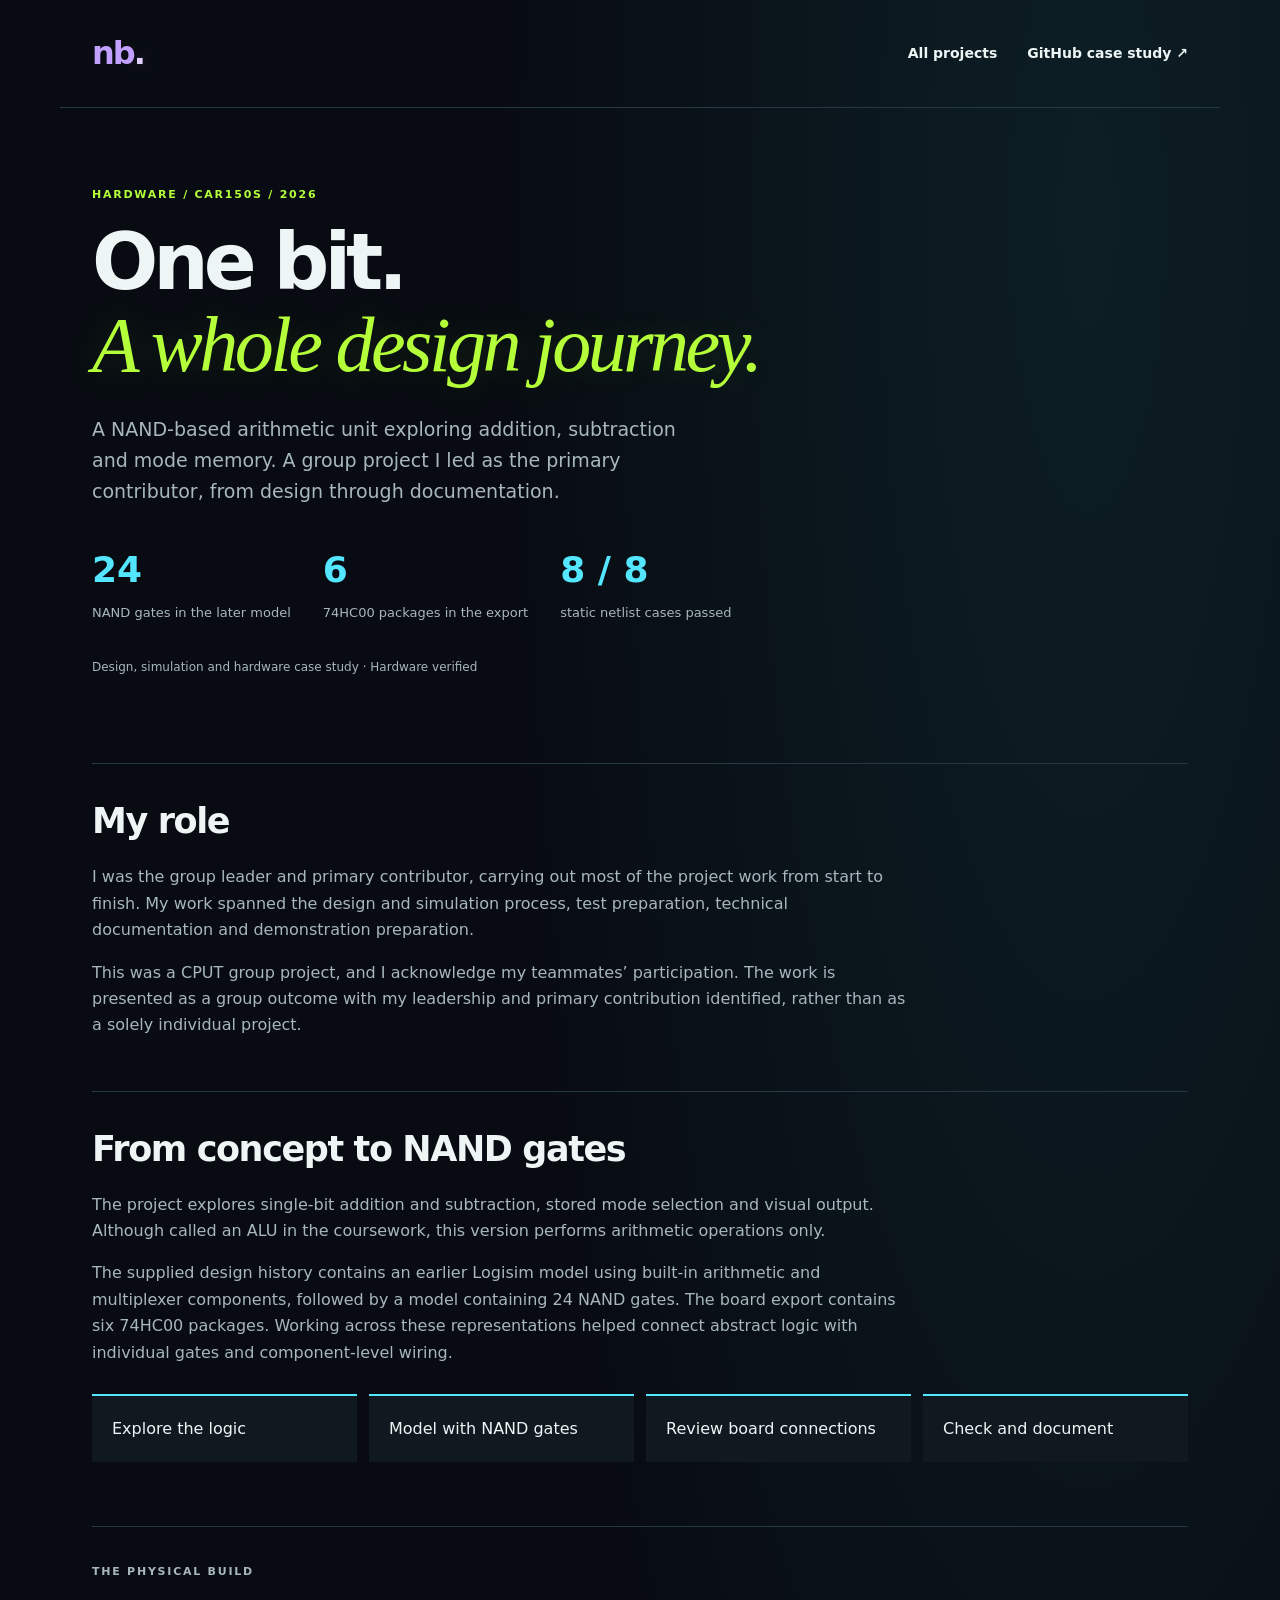
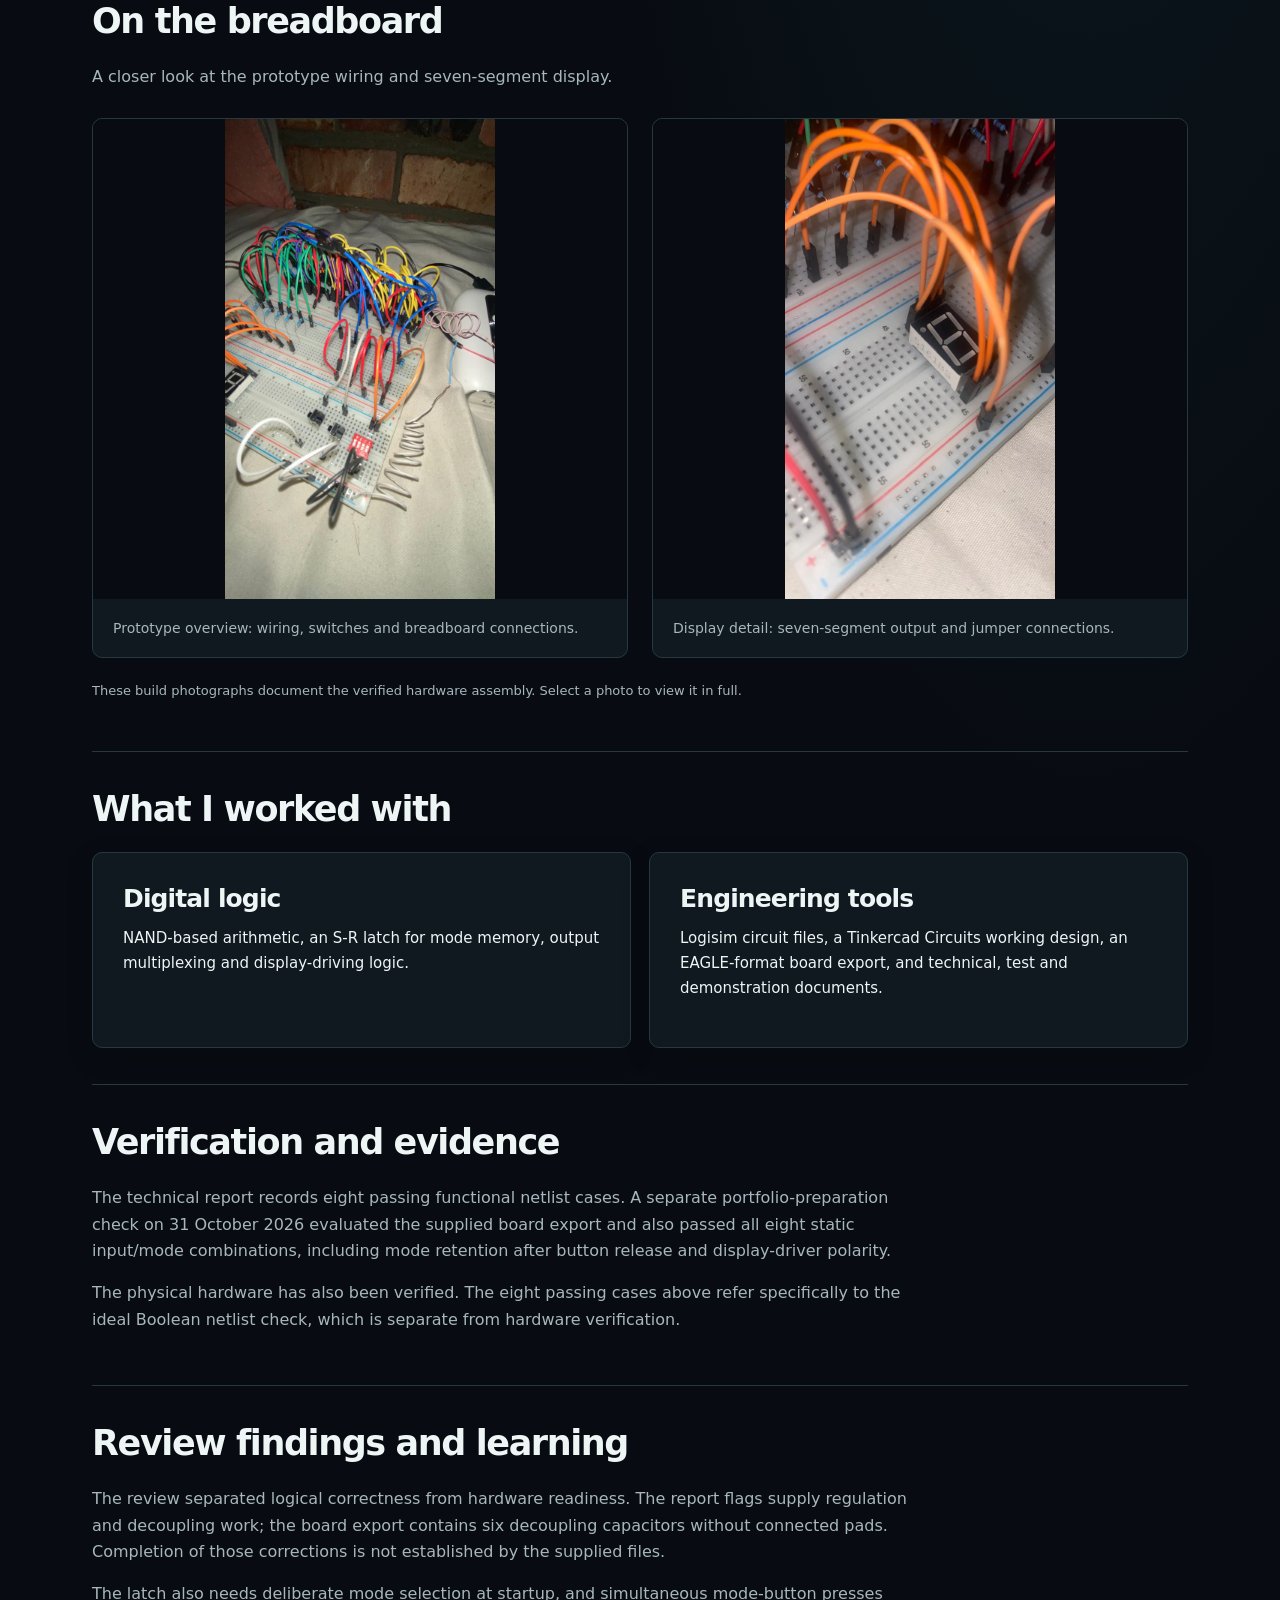
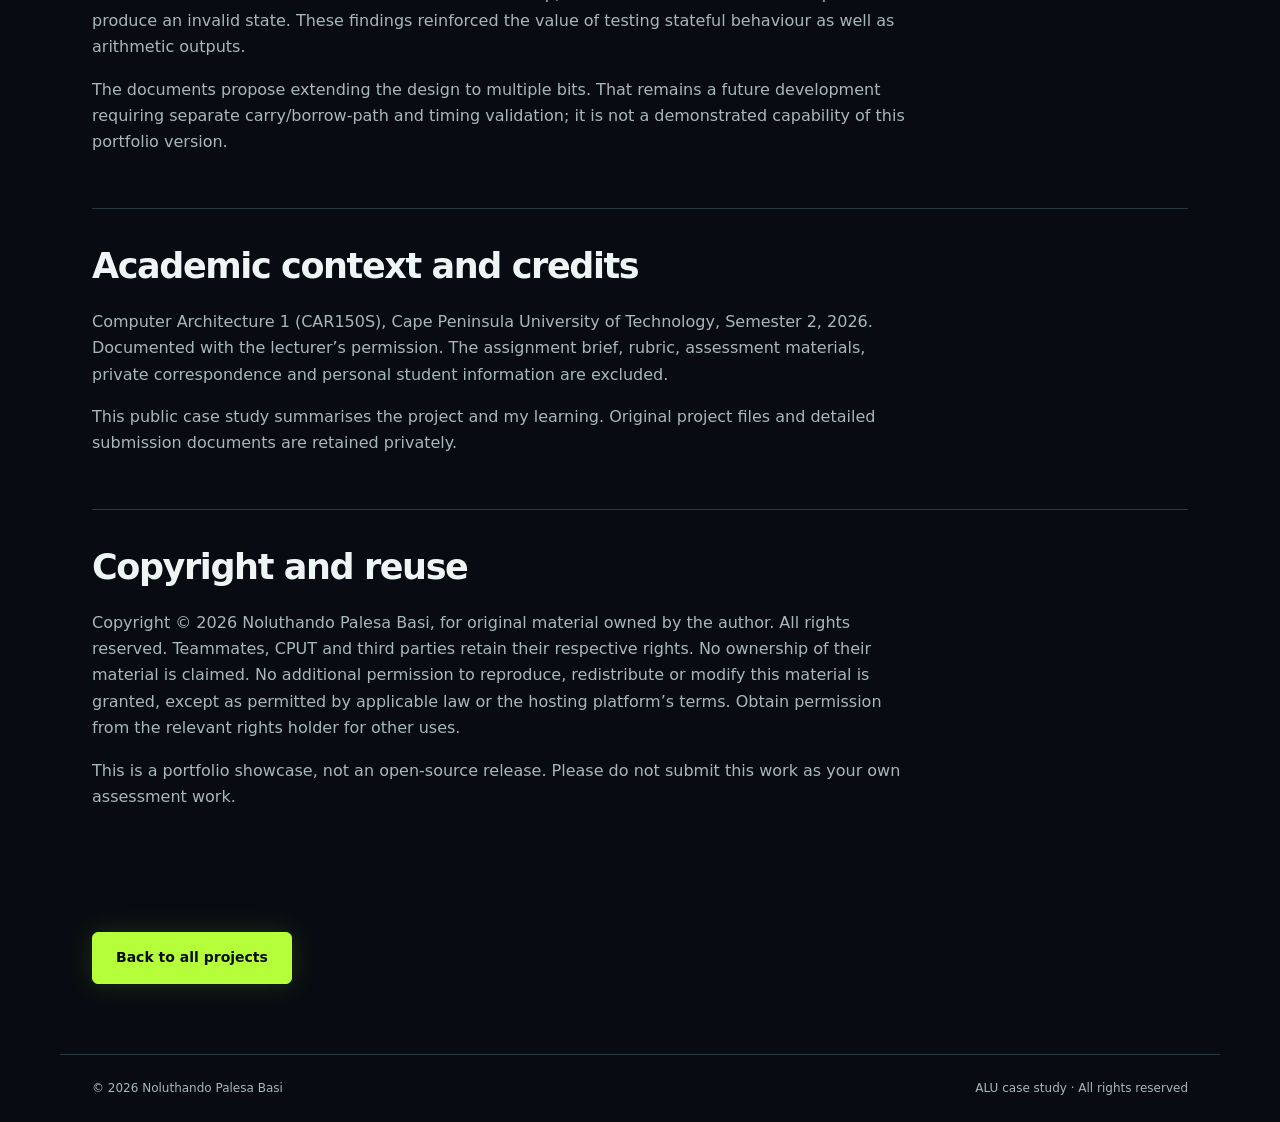
==== commit 481a3428: "Match favicon and brand marks to purple theme" ====
--- a/alu.html
+++ b/alu.html
@@ -1,8 +1,8 @@
 <!doctype html>
 <html lang="en"><head><meta charset="utf-8"><meta name="viewport" content="width=device-width, initial-scale=1">
 <title>1-bit NAND ALU | Noluthando Basi</title><meta name="description" content="A CAR150S group project led by Noluthando Basi: NAND logic, simulation, netlist verification and engineering documentation.">
-<link rel="stylesheet" href="styles.css?v=photos-1"><link rel="canonical" href="https://zulubarbie.github.io/alu.html">
-<style>.case-section{padding:36px 0;border-top:1px solid var(--line)}.case-section>p{max-width:820px;color:var(--muted)}.case-section h2{margin-bottom:22px}.stats{display:flex;flex-wrap:wrap;gap:32px;margin:32px 0}.stats strong{display:block;font-size:36px;color:var(--cyan)}.stats span{color:var(--muted);font-size:13px}.flow{display:grid;grid-template-columns:repeat(4,1fr);gap:12px;margin:28px 0}.flow span{padding:20px;border-top:2px solid var(--cyan);background:#101820}.intro{max-width:950px}.intro h1{font-size:clamp(42px,7vw,78px)}nav{flex-wrap:wrap}.masthead{gap:20px}@media(max-width:640px){.flow{grid-template-columns:1fr 1fr}nav{font-size:12px;gap:12px}.stats{gap:22px}}</style><link rel="icon" type="image/svg+xml" href="/favicon.svg?v=sparkle-1">
+<link rel="stylesheet" href="styles.css?v=purple-brand-2"><link rel="canonical" href="https://zulubarbie.github.io/alu.html">
+<style>.case-section{padding:36px 0;border-top:1px solid var(--line)}.case-section>p{max-width:820px;color:var(--muted)}.case-section h2{margin-bottom:22px}.stats{display:flex;flex-wrap:wrap;gap:32px;margin:32px 0}.stats strong{display:block;font-size:36px;color:var(--cyan)}.stats span{color:var(--muted);font-size:13px}.flow{display:grid;grid-template-columns:repeat(4,1fr);gap:12px;margin:28px 0}.flow span{padding:20px;border-top:2px solid var(--cyan);background:#101820}.intro{max-width:950px}.intro h1{font-size:clamp(42px,7vw,78px)}nav{flex-wrap:wrap}.masthead{gap:20px}@media(max-width:640px){.flow{grid-template-columns:1fr 1fr}nav{font-size:12px;gap:12px}.stats{gap:22px}}</style><link rel="icon" type="image/svg+xml" href="/favicon.svg?v=purple-2">
 </head>
 <body><a class="skip-link" href="#case-study">Skip to case study</a><header class="wrap masthead"><a class="wordmark" href="./" aria-label="Noluthando Basi, home">nb<span>.</span></a><nav aria-label="Main navigation"><a href="./#projects">All projects</a><a href="https://github.com/ZuluBarbie/zulubarbie.github.io/blob/main/projects/alu/README.md">GitHub case study ↗</a></nav></header>
 <main class="wrap" id="case-study"><section class="intro"><p class="eyebrow">HARDWARE / CAR150S / 2026</p><h1>One bit.<br><em>A whole design journey.</em></h1><p class="lead">A NAND-based arithmetic unit exploring addition, subtraction and mode memory. A group project I led as the primary contributor, from design through documentation.</p><div class="stats"><div><strong>24</strong><span>NAND gates in the later model</span></div><div><strong>6</strong><span>74HC00 packages in the export</span></div><div><strong>8 / 8</strong><span>static netlist cases passed</span></div></div><p class="intro-note">Design, simulation and hardware case study · Hardware verified</p></section><section class="case-section"><h2>My role</h2><p>I was the group leader and primary contributor, carrying out most of the project work from start to finish. My work spanned the design and simulation process, test preparation, technical documentation and demonstration preparation.</p><p>This was a CPUT group project, and I acknowledge my teammates’ participation. The work is presented as a group outcome with my leadership and primary contribution identified, rather than as a solely individual project.</p></section>
--- a/styles.css
+++ b/styles.css
@@ -56,3 +56,6 @@
 .build-gallery figcaption{padding:18px 20px;color:var(--muted);font-size:14px;line-height:1.6}
 .photo-note{font-size:13px;margin-top:22px}
 @media(max-width:640px){.build-gallery{grid-template-columns:1fr}.build-gallery img{height:auto;max-height:560px;object-fit:contain}.project-photo{height:230px}}
+
+/* Brand colours shared by the homepage and case study. */
+.wordmark{color:#c2a0ff}.wordmark span{color:#e0cfff;text-shadow:0 0 18px #aa72ff70}
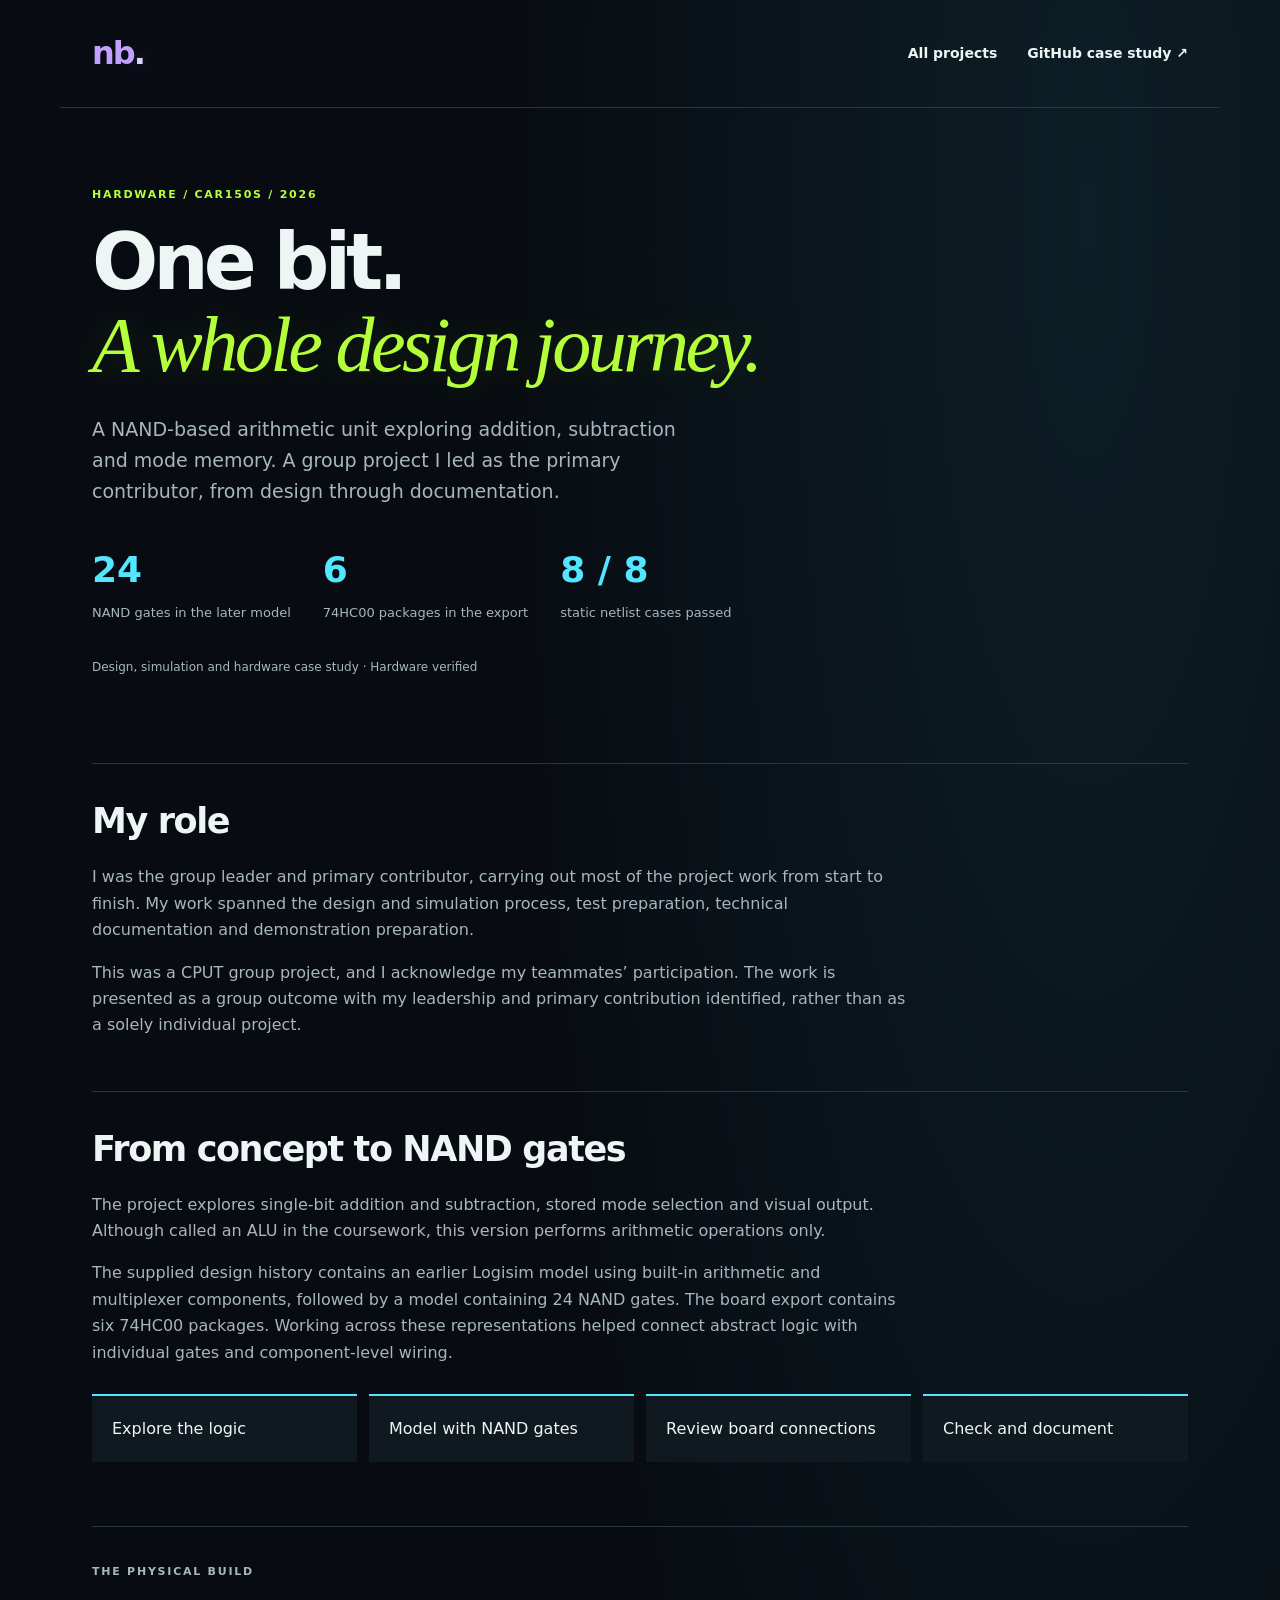
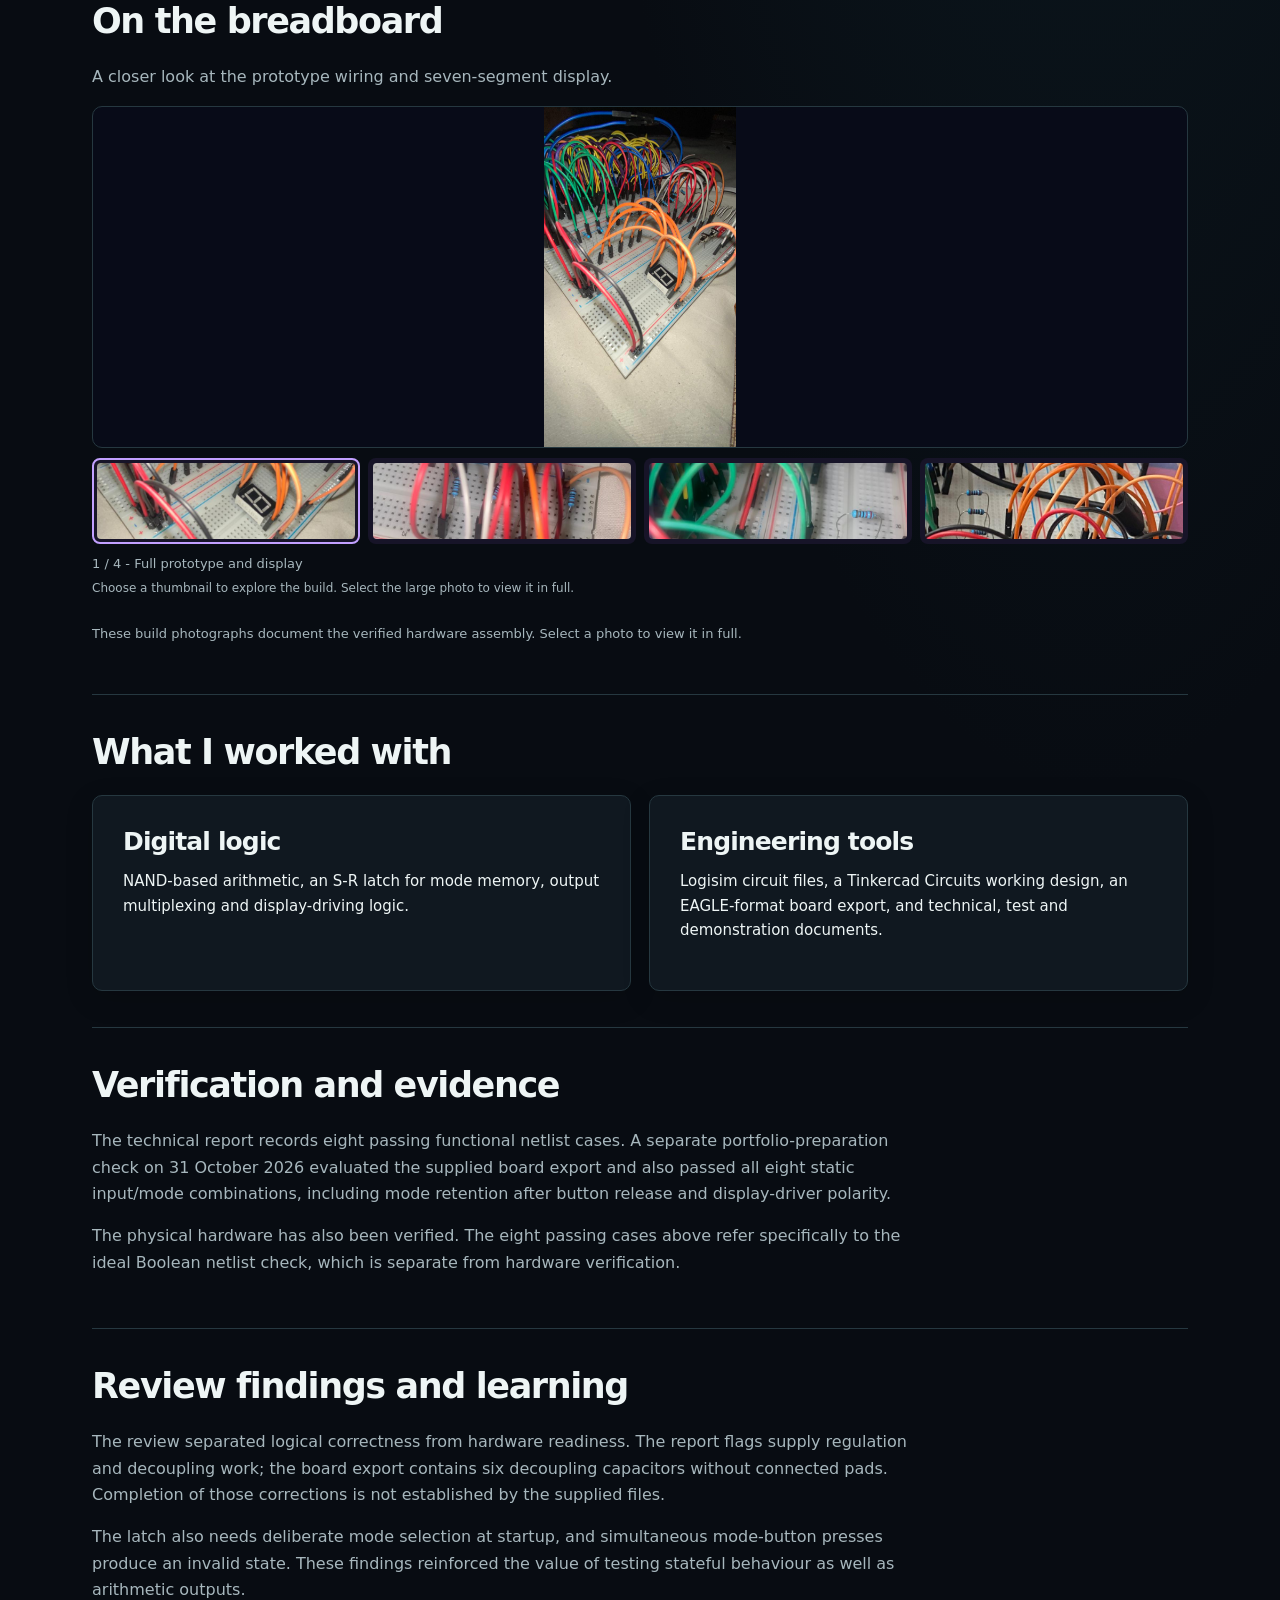
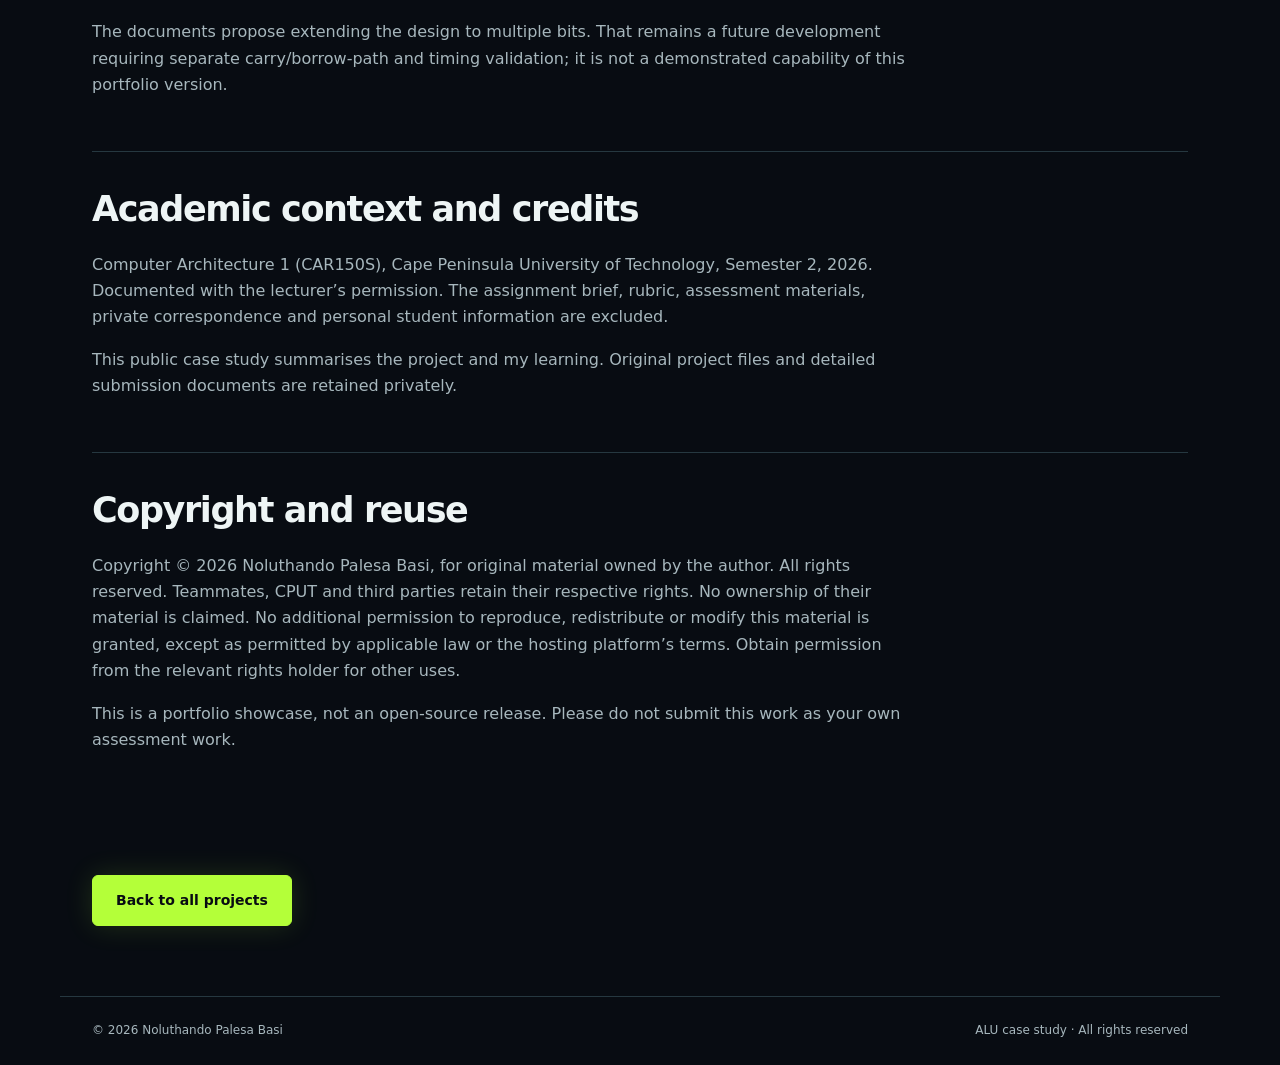
==== commit 6b90dc64: "Add four-photo demo gallery to NAND ALU project" ====
--- a/alu.html
+++ b/alu.html
@@ -1,14 +1,24 @@
-<!doctype html>
-<html lang="en"><head><meta charset="utf-8"><meta name="viewport" content="width=device-width, initial-scale=1">
-<title>1-bit NAND ALU | Noluthando Basi</title><meta name="description" content="A CAR150S group project led by Noluthando Basi: NAND logic, simulation, netlist verification and engineering documentation.">
-<link rel="stylesheet" href="styles.css?v=purple-brand-2"><link rel="canonical" href="https://zulubarbie.github.io/alu.html">
-<style>.case-section{padding:36px 0;border-top:1px solid var(--line)}.case-section>p{max-width:820px;color:var(--muted)}.case-section h2{margin-bottom:22px}.stats{display:flex;flex-wrap:wrap;gap:32px;margin:32px 0}.stats strong{display:block;font-size:36px;color:var(--cyan)}.stats span{color:var(--muted);font-size:13px}.flow{display:grid;grid-template-columns:repeat(4,1fr);gap:12px;margin:28px 0}.flow span{padding:20px;border-top:2px solid var(--cyan);background:#101820}.intro{max-width:950px}.intro h1{font-size:clamp(42px,7vw,78px)}nav{flex-wrap:wrap}.masthead{gap:20px}@media(max-width:640px){.flow{grid-template-columns:1fr 1fr}nav{font-size:12px;gap:12px}.stats{gap:22px}}</style><link rel="icon" type="image/svg+xml" href="/favicon.svg?v=purple-2">
-</head>
-<body><a class="skip-link" href="#case-study">Skip to case study</a><header class="wrap masthead"><a class="wordmark" href="./" aria-label="Noluthando Basi, home">nb<span>.</span></a><nav aria-label="Main navigation"><a href="./#projects">All projects</a><a href="https://github.com/ZuluBarbie/zulubarbie.github.io/blob/main/projects/alu/README.md">GitHub case study ↗</a></nav></header>
-<main class="wrap" id="case-study"><section class="intro"><p class="eyebrow">HARDWARE / CAR150S / 2026</p><h1>One bit.<br><em>A whole design journey.</em></h1><p class="lead">A NAND-based arithmetic unit exploring addition, subtraction and mode memory. A group project I led as the primary contributor, from design through documentation.</p><div class="stats"><div><strong>24</strong><span>NAND gates in the later model</span></div><div><strong>6</strong><span>74HC00 packages in the export</span></div><div><strong>8 / 8</strong><span>static netlist cases passed</span></div></div><p class="intro-note">Design, simulation and hardware case study · Hardware verified</p></section><section class="case-section"><h2>My role</h2><p>I was the group leader and primary contributor, carrying out most of the project work from start to finish. My work spanned the design and simulation process, test preparation, technical documentation and demonstration preparation.</p><p>This was a CPUT group project, and I acknowledge my teammates’ participation. The work is presented as a group outcome with my leadership and primary contribution identified, rather than as a solely individual project.</p></section>
-<section class="case-section"><h2>From concept to NAND gates</h2><p>The project explores single-bit addition and subtraction, stored mode selection and visual output. Although called an ALU in the coursework, this version performs arithmetic operations only.</p><p>The supplied design history contains an earlier Logisim model using built-in arithmetic and multiplexer components, followed by a model containing 24 NAND gates. The board export contains six 74HC00 packages. Working across these representations helped connect abstract logic with individual gates and component-level wiring.</p><div class="flow" aria-label="Design process"><span>Explore the logic</span><span>Model with NAND gates</span><span>Review board connections</span><span>Check and document</span></div></section>
-<section class="case-section" id="build-photos"><p class="eyebrow">THE PHYSICAL BUILD</p><h2>On the breadboard</h2><p>A closer look at the prototype wiring and seven-segment display.</p><div class="build-gallery"><figure><a href="images/alu-overview.jpg"><img src="images/alu-overview.jpg" alt="Breadboard prototype with multicoloured jumper wires, push buttons and a DIP switch" loading="lazy"></a><figcaption>Prototype overview: wiring, switches and breadboard connections.</figcaption></figure><figure><a href="images/alu-display.jpg"><img src="images/alu-display.jpg" alt="Close-up of a seven-segment display connected to the breadboard with orange jumper wires" loading="lazy"></a><figcaption>Display detail: seven-segment output and jumper connections.</figcaption></figure></div><p class="photo-note">These build photographs document the verified hardware assembly. Select a photo to view it in full.</p></section><section class="case-section"><h2>What I worked with</h2><div class="project-grid"><article class="card"><h3>Digital logic</h3><p>NAND-based arithmetic, an S-R latch for mode memory, output multiplexing and display-driving logic.</p></article><article class="card"><h3>Engineering tools</h3><p>Logisim circuit files, a Tinkercad Circuits working design, an EAGLE-format board export, and technical, test and demonstration documents.</p></article></div></section>
-<section class="case-section"><h2>Verification and evidence</h2><p>The technical report records eight passing functional netlist cases. A separate portfolio-preparation check on 31 October 2026 evaluated the supplied board export and also passed all eight static input/mode combinations, including mode retention after button release and display-driver polarity.</p><p>The physical hardware has also been verified. The eight passing cases above refer specifically to the ideal Boolean netlist check, which is separate from hardware verification.</p></section>
-<section class="case-section"><h2>Review findings and learning</h2><p>The review separated logical correctness from hardware readiness. The report flags supply regulation and decoupling work; the board export contains six decoupling capacitors without connected pads. Completion of those corrections is not established by the supplied files.</p><p>The latch also needs deliberate mode selection at startup, and simultaneous mode-button presses produce an invalid state. These findings reinforced the value of testing stateful behaviour as well as arithmetic outputs.</p><p>The documents propose extending the design to multiple bits. That remains a future development requiring separate carry/borrow-path and timing validation; it is not a demonstrated capability of this portfolio version.</p></section>
-<section class="case-section"><h2>Academic context and credits</h2><p>Computer Architecture 1 (CAR150S), Cape Peninsula University of Technology, Semester 2, 2026. Documented with the lecturer’s permission. The assignment brief, rubric, assessment materials, private correspondence and personal student information are excluded.</p><p>This public case study summarises the project and my learning. Original project files and detailed submission documents are retained privately.</p></section>
+<!doctype html>
+<html lang="en"><head><meta charset="utf-8"><meta name="viewport" content="width=device-width, initial-scale=1">
+<title>1-bit NAND ALU | Noluthando Basi</title><meta name="description" content="A CAR150S group project led by Noluthando Basi: NAND logic, simulation, netlist verification and engineering documentation.">
+<link rel="stylesheet" href="styles.css?v=purple-brand-2"><link rel="canonical" href="https://zulubarbie.github.io/alu.html">
+<style>.case-section{padding:36px 0;border-top:1px solid var(--line)}.case-section>p{max-width:820px;color:var(--muted)}.case-section h2{margin-bottom:22px}.stats{display:flex;flex-wrap:wrap;gap:32px;margin:32px 0}.stats strong{display:block;font-size:36px;color:var(--cyan)}.stats span{color:var(--muted);font-size:13px}.flow{display:grid;grid-template-columns:repeat(4,1fr);gap:12px;margin:28px 0}.flow span{padding:20px;border-top:2px solid var(--cyan);background:#101820}.intro{max-width:950px}.intro h1{font-size:clamp(42px,7vw,78px)}nav{flex-wrap:wrap}.masthead{gap:20px}@media(max-width:640px){.flow{grid-template-columns:1fr 1fr}nav{font-size:12px;gap:12px}.stats{gap:22px}}</style><link rel="icon" type="image/svg+xml" href="/favicon.svg?v=purple-2">
+<link rel="stylesheet" href="gallery.css?v=1">
+<script src="gallery.js?v=1" defer></script>
+</head>
+<body><a class="skip-link" href="#case-study">Skip to case study</a><header class="wrap masthead"><a class="wordmark" href="./" aria-label="Noluthando Basi, home">nb<span>.</span></a><nav aria-label="Main navigation"><a href="./#projects">All projects</a><a href="https://github.com/ZuluBarbie/zulubarbie.github.io/blob/main/projects/alu/README.md">GitHub case study ↗</a></nav></header>
+<main class="wrap" id="case-study"><section class="intro"><p class="eyebrow">HARDWARE / CAR150S / 2026</p><h1>One bit.<br><em>A whole design journey.</em></h1><p class="lead">A NAND-based arithmetic unit exploring addition, subtraction and mode memory. A group project I led as the primary contributor, from design through documentation.</p><div class="stats"><div><strong>24</strong><span>NAND gates in the later model</span></div><div><strong>6</strong><span>74HC00 packages in the export</span></div><div><strong>8 / 8</strong><span>static netlist cases passed</span></div></div><p class="intro-note">Design, simulation and hardware case study · Hardware verified</p></section><section class="case-section"><h2>My role</h2><p>I was the group leader and primary contributor, carrying out most of the project work from start to finish. My work spanned the design and simulation process, test preparation, technical documentation and demonstration preparation.</p><p>This was a CPUT group project, and I acknowledge my teammates’ participation. The work is presented as a group outcome with my leadership and primary contribution identified, rather than as a solely individual project.</p></section>
+<section class="case-section"><h2>From concept to NAND gates</h2><p>The project explores single-bit addition and subtraction, stored mode selection and visual output. Although called an ALU in the coursework, this version performs arithmetic operations only.</p><p>The supplied design history contains an earlier Logisim model using built-in arithmetic and multiplexer components, followed by a model containing 24 NAND gates. The board export contains six 74HC00 packages. Working across these representations helped connect abstract logic with individual gates and component-level wiring.</p><div class="flow" aria-label="Design process"><span>Explore the logic</span><span>Model with NAND gates</span><span>Review board connections</span><span>Check and document</span></div></section>
+<section class="case-section" id="build-photos"><p class="eyebrow">THE PHYSICAL BUILD</p><h2>On the breadboard</h2><p>A closer look at the prototype wiring and seven-segment display.</p><div class="photo-demo" role="group" aria-label="ALU prototype photo demo">
+<a class="demo-full" href="images/alu-demo-overview.jpg" aria-label="Open selected prototype photo at full size"><img class="demo-image" src="images/alu-demo-overview.jpg" alt="Full breadboard assembly with wiring and seven-segment display" width="720" height="1280" loading="lazy"></a>
+<div class="demo-thumbs" role="group" aria-label="Choose a prototype photo">
+<button type="button" data-gallery-photo="images/alu-demo-overview.jpg" data-caption="1 / 4 - Full prototype and display" aria-label="Show photo 1: Full breadboard assembly with wiring and seven-segment display" aria-pressed="true"><img src="images/alu-demo-overview.jpg" alt="Full breadboard assembly with wiring and seven-segment display" width="720" height="1280" loading="lazy"></button>
+<button type="button" data-gallery-photo="images/alu-demo-inputs.jpg" data-caption="2 / 4 - Input switches and push buttons" aria-label="Show photo 2: Close-up of the DIP switch, push buttons and input wiring" aria-pressed="false"><img src="images/alu-demo-inputs.jpg" alt="Close-up of the DIP switch, push buttons and input wiring" width="720" height="1280" loading="lazy"></button>
+<button type="button" data-gallery-photo="images/alu-demo-wiring.jpg" data-caption="3 / 4 - Resistors and jumper connections" aria-label="Show photo 3: Close-up of resistor connections and colourful jumper wiring" aria-pressed="false"><img src="images/alu-demo-wiring.jpg" alt="Close-up of resistor connections and colourful jumper wiring" width="720" height="1280" loading="lazy"></button>
+<button type="button" data-gallery-photo="images/alu-demo-display.jpg" data-caption="4 / 4 - Display wiring from another angle" aria-label="Show photo 4: Side view of the breadboard, resistor bank and display connections" aria-pressed="false"><img src="images/alu-demo-display.jpg" alt="Side view of the breadboard, resistor bank and display connections" width="720" height="1280" loading="lazy"></button>
+</div>
+<p class="demo-caption" aria-live="polite">1 / 4 - Full prototype and display</p><p class="demo-hint">Choose a thumbnail to explore the build. Select the large photo to view it in full.</p></div><p class="photo-note">These build photographs document the verified hardware assembly. Select a photo to view it in full.</p></section><section class="case-section"><h2>What I worked with</h2><div class="project-grid"><article class="card"><h3>Digital logic</h3><p>NAND-based arithmetic, an S-R latch for mode memory, output multiplexing and display-driving logic.</p></article><article class="card"><h3>Engineering tools</h3><p>Logisim circuit files, a Tinkercad Circuits working design, an EAGLE-format board export, and technical, test and demonstration documents.</p></article></div></section>
+<section class="case-section"><h2>Verification and evidence</h2><p>The technical report records eight passing functional netlist cases. A separate portfolio-preparation check on 31 October 2026 evaluated the supplied board export and also passed all eight static input/mode combinations, including mode retention after button release and display-driver polarity.</p><p>The physical hardware has also been verified. The eight passing cases above refer specifically to the ideal Boolean netlist check, which is separate from hardware verification.</p></section>
+<section class="case-section"><h2>Review findings and learning</h2><p>The review separated logical correctness from hardware readiness. The report flags supply regulation and decoupling work; the board export contains six decoupling capacitors without connected pads. Completion of those corrections is not established by the supplied files.</p><p>The latch also needs deliberate mode selection at startup, and simultaneous mode-button presses produce an invalid state. These findings reinforced the value of testing stateful behaviour as well as arithmetic outputs.</p><p>The documents propose extending the design to multiple bits. That remains a future development requiring separate carry/borrow-path and timing validation; it is not a demonstrated capability of this portfolio version.</p></section>
+<section class="case-section"><h2>Academic context and credits</h2><p>Computer Architecture 1 (CAR150S), Cape Peninsula University of Technology, Semester 2, 2026. Documented with the lecturer’s permission. The assignment brief, rubric, assessment materials, private correspondence and personal student information are excluded.</p><p>This public case study summarises the project and my learning. Original project files and detailed submission documents are retained privately.</p></section>
 <section class="case-section"><h2>Copyright and reuse</h2><p>Copyright © 2026 Noluthando Palesa Basi, for original material owned by the author. All rights reserved. Teammates, CPUT and third parties retain their respective rights. No ownership of their material is claimed. No additional permission to reproduce, redistribute or modify this material is granted, except as permitted by applicable law or the hosting platform’s terms. Obtain permission from the relevant rights holder for other uses.</p><p>This is a portfolio showcase, not an open-source release. Please do not submit this work as your own assessment work.</p></section><section class="contact"><a class="button" href="./#projects">Back to all projects</a></section></main><footer class="wrap"><span>© 2026 Noluthando Palesa Basi</span><span>ALU case study · All rights reserved</span></footer></body></html>
--- a/gallery.css
+++ b/gallery.css
@@ -0,0 +1,11 @@
+.photo-demo{min-width:0;margin:0 0 24px}
+.photo-demo .demo-full{display:block;margin:0!important;background:#080b18;border:1px solid var(--line);border-radius:10px;overflow:hidden}
+.photo-demo .demo-image{display:block;width:100%;height:340px;object-fit:contain}
+.photo-demo .demo-thumbs{display:grid;grid-template-columns:repeat(4,minmax(0,1fr));gap:8px;margin-top:10px}
+.photo-demo .demo-thumbs button{display:block;min-width:0;padding:3px;border:2px solid transparent;border-radius:8px;background:#171428;cursor:pointer}
+.photo-demo .demo-thumbs button[aria-pressed=true]{border-color:#c2a0ff}
+.photo-demo .demo-thumbs button:focus-visible{outline:3px solid #b4dfff;outline-offset:3px}
+.photo-demo .demo-thumbs img{display:block;width:100%;height:76px;object-fit:cover;border-radius:4px}
+.photo-demo .demo-caption{font-size:13px;line-height:1.5;color:var(--muted);margin:10px 0 0}
+.photo-demo .demo-hint{font-size:12px;color:var(--muted);margin:6px 0 0}
+@media(max-width:640px){.photo-demo .demo-image{height:300px}.photo-demo .demo-thumbs img{height:64px}}
